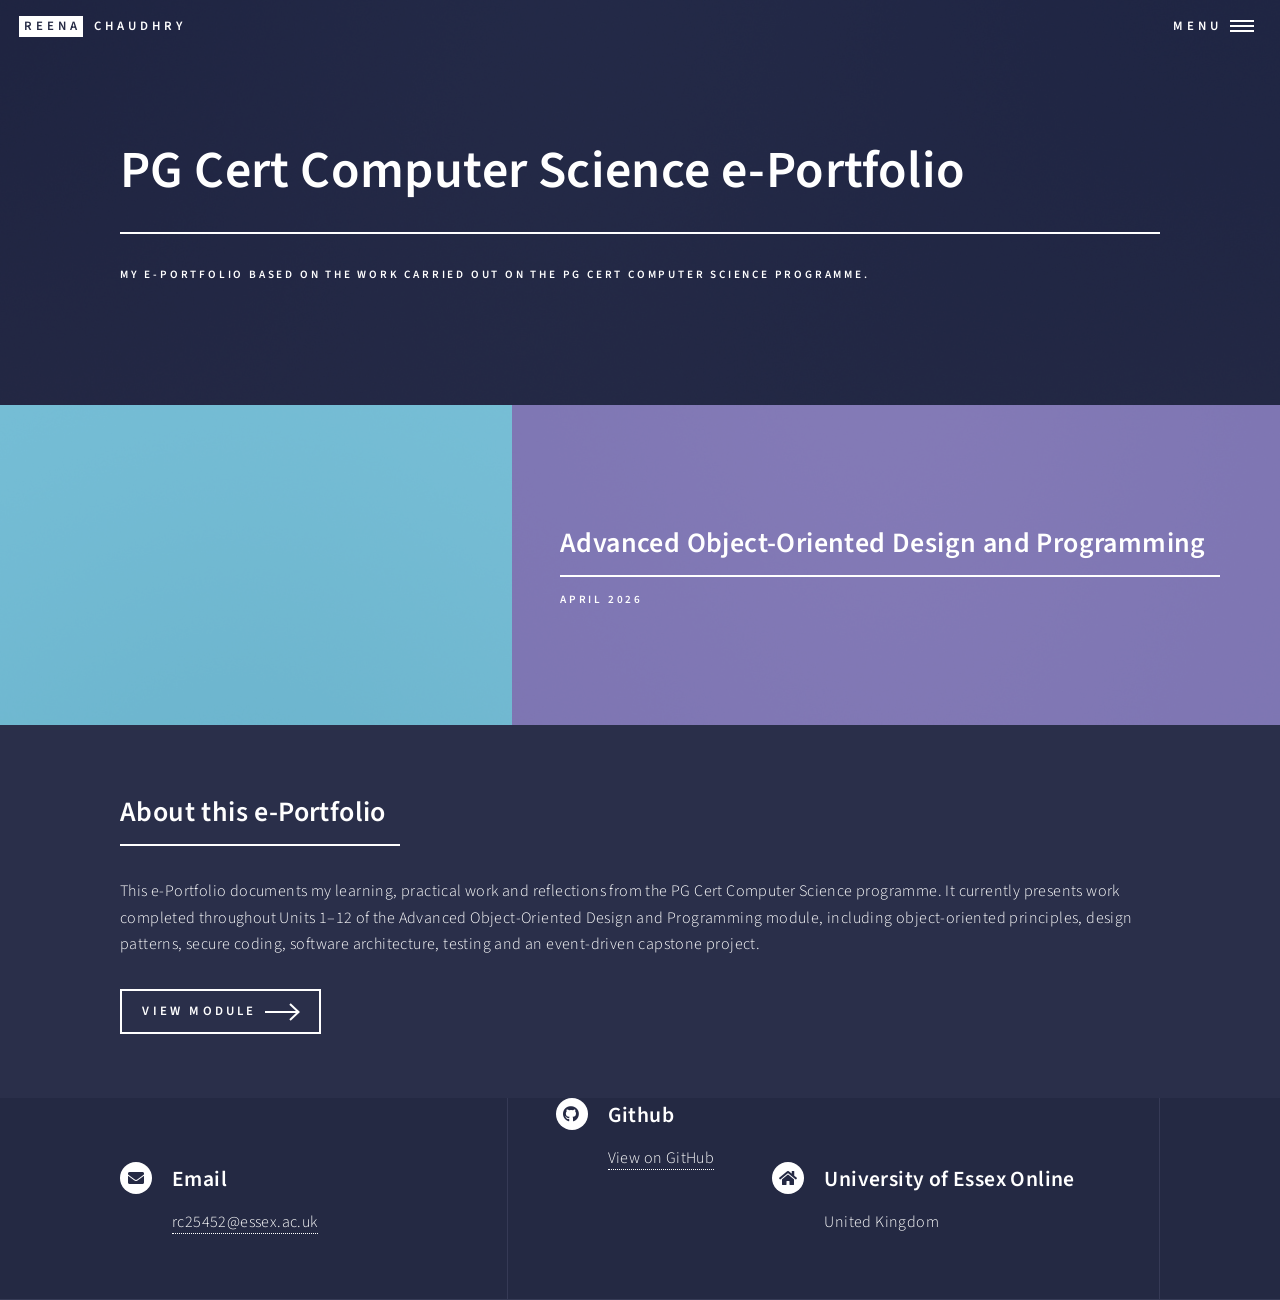
==== index.html @ dfbfed5c "Restore index.html from previous version" ====
<!DOCTYPE HTML>
<!--
	Forty by HTML5 UP
	html5up.net | @ajlkn
	Free for personal and commercial use under the CCA 3.0 license (html5up.net/license)
-->
<html>
	<head>
		<title>e-portfolio</title>
		<meta charset="utf-8" />
		<meta name="viewport" content="width=device-width, initial-scale=1, user-scalable=no" />
		<link rel="stylesheet" href="assets/css/main.css" />
		<noscript><link rel="stylesheet" href="assets/css/noscript.css" /></noscript>
	</head>
	<body class="is-preload">

		<!-- Wrapper -->
			<div id="wrapper">

				<!-- Header -->
					<header id="header" class="alt">
						<a href="index.html" class="logo"><strong>Reena</strong> <span>Chaudhry</span></a>
						<nav>
							<a href="#menu">Menu</a>
						</nav>
					</header>

				<!-- Menu -->
					<nav id="menu">
						<ul class="links">
							<li><a href="index.html">Home</a></li>
							<li><a href="landing.html">Landing</a></li>
							<li><a href="capstone.html">Capstone</a></li>
						</ul>
					</nav>

				<!-- Banner -->
				<section id="banner" class="major" style="height:45vh; min-height:20em; max-height:28em;">
				    <div class="inner">
				        <header class="major">
				            <h1>PG Cert Computer Science e-Portfolio</h1>
				        </header>
				        <div class="content">
				            <p>My e-Portfolio based on the work carried out on the PG Cert Computer Science Programme.</p>
				        </div>
				    </div>
				</section>

				<!-- Main -->
					<div id="main">

						<!-- One -->
							<section id="one" class="tiles">
								<article>
									<span class="image">
										<img src="images/pic01.jpg" alt="" />
									</span>
									<header class="major">

									</header>
								</article>
								<article>
									<span class="image">
										<img src="images/pic02.jpg" alt="" />
									</span>
									<header class="major">
										<h3><a href="landing.html" class="link">Advanced Object-Oriented Design and Programming</a></h3>
										<p>April 2026</p>
									</header>
								</article>
								
							</section>

						<!-- Two -->
							<section id="two">
								<div class="inner">
									<header class="major">
										<h2>About this e-Portfolio</h2>
									</header>
									<p>This e-Portfolio documents my learning, practical work and reflections from the PG Cert Computer Science programme. 
										It currently presents work completed throughout Units 1–12 of the Advanced Object-Oriented Design
										and Programming module, including object-oriented principles, design patterns, secure coding, software architecture, 
										testing and an event-driven capstone project.</p>
									<ul class="actions">
										<li><a href="landing.html" class="button next">View module</a></li>
									</ul>
								</div>
							</section>

					</div>

				<!-- Contact -->
					<section id="contact">
						<div class="inner">
								<section>
									<div class="contact-method">
										<span class="icon solid alt fa-envelope"></span>
										<h3>Email</h3>
										<a href="mailto:rc25452@essex.ac.uk">rc25452@essex.ac.uk</a>
									</div>
								</section>
							<section> 
								<div class="contact-method"> 
									 <span class="icon brands alt fa-github"></span>
									<h3>Github</h3>
										<a href="https://github.com/rc25essex/e-portfolio" target="_blank" class="github-link">
										View on GitHub</a>
									
								</div> 
							</section>
								<section>
									<div class="contact-method">
										<span class="icon solid alt fa-home"></span>
										<h3>University of Essex Online</h3>
										<span>
										United Kingdom</span>
									</div>
								</section>


			</div> </section>

		<!-- Scripts -->
			<script src="assets/js/jquery.min.js"></script>
			<script src="assets/js/jquery.scrolly.min.js"></script>
			<script src="assets/js/jquery.scrollex.min.js"></script>
			<script src="assets/js/browser.min.js"></script>
			<script src="assets/js/breakpoints.min.js"></script>
			<script src="assets/js/util.js"></script>
			<script src="assets/js/main.js"></script>

	</body>

</html>
---- assets/css/main.css ----
@import url(fontawesome-all.min.css);
@import url("https://fonts.googleapis.com/css?family=Source+Sans+Pro:300,300italic,600,600italic");

/*
	Forty by HTML5 UP
	html5up.net | @ajlkn
	Free for personal and commercial use under the CCA 3.0 license (html5up.net/license)
*/

html, body, div, span, applet, object,
iframe, h1, h2, h3, h4, h5, h6, p, blockquote,
pre, a, abbr, acronym, address, big, cite,
code, del, dfn, em, img, ins, kbd, q, s, samp,
small, strike, strong, sub, sup, tt, var, b,
u, i, center, dl, dt, dd, ol, ul, li, fieldset,
form, label, legend, table, caption, tbody,
tfoot, thead, tr, th, td, article, aside,
canvas, details, embed, figure, figcaption,
footer, header, hgroup, menu, nav, output, ruby,
section, summary, time, mark, audio, video {
	margin: 0;
	padding: 0;
	border: 0;
	font-size: 100%;
	font: inherit;
	vertical-align: baseline;}

article, aside, details, figcaption, figure,
footer, header, hgroup, menu, nav, section {
	display: block;}

body {
	line-height: 1;
}

ol, ul {
	list-style: none;
}

blockquote, q {
	quotes: none;
}

	blockquote:before, blockquote:after, q:before, q:after {
		content: '';
		content: none;
	}

table {
	border-collapse: collapse;
	border-spacing: 0;
}

body {
	-webkit-text-size-adjust: none;
}

mark {
	background-color: transparent;
	color: inherit;
}

input::-moz-focus-inner {
	border: 0;
	padding: 0;
}

input, select, textarea {
	-moz-appearance: none;
	-webkit-appearance: none;
	-ms-appearance: none;
	appearance: none;
}

/* Basic */

	@-ms-viewport {
		width: device-width;
	}

	body {
		-ms-overflow-style: scrollbar;
	}

	@media screen and (max-width: 480px) {

		html, body {
			min-width: 320px;
		}

	}

	html {
		box-sizing: border-box;
	}

	*, *:before, *:after {
		box-sizing: inherit;
	}

	body {
		background: #242943;
	}

		body.is-preload *, body.is-preload *:before, body.is-preload *:after {
			-moz-animation: none !important;
			-webkit-animation: none !important;
			-ms-animation: none !important;
			animation: none !important;
			-moz-transition: none !important;
			-webkit-transition: none !important;
			-ms-transition: none !important;
			transition: none !important;
		}

/* Type */

	body, input, select, textarea {
		color: #ffffff;
		font-family: "Source Sans Pro", Helvetica, sans-serif;
		font-size: 17pt;
		font-weight: 300;
		letter-spacing: 0.025em;
		line-height: 1.65;
	}

		@media screen and (max-width: 1680px) {

			body, input, select, textarea {
				font-size: 14pt;
			}

		}

		@media screen and (max-width: 1280px) {

			body, input, select, textarea {
				font-size: 12pt;
			}

		}

		@media screen and (max-width: 360px) {

			body, input, select, textarea {
				font-size: 11pt;
			}

		}

	a {
		-moz-transition: color 0.2s ease-in-out, border-bottom-color 0.2s ease-in-out;
		-webkit-transition: color 0.2s ease-in-out, border-bottom-color 0.2s ease-in-out;
		-ms-transition: color 0.2s ease-in-out, border-bottom-color 0.2s ease-in-out;
		transition: color 0.2s ease-in-out, border-bottom-color 0.2s ease-in-out;
		border-bottom: dotted 1px;
		color: inherit;
		text-decoration: none;
	}


		a:active {
			color: #53e3fb !important;
		}

	strong, b {
		color: #ffffff;
		font-weight: 600;
	}

	em, i {
		font-style: italic;
	}

	p {
		margin: 0 0 2em 0;
	}

	h1, h2, h3, h4, h5, h6 {
		color: #ffffff;
		font-weight: 600;
		line-height: 1.65;
		margin: 0 0 1em 0;
	}

		h1 a, h2 a, h3 a, h4 a, h5 a, h6 a {
			color: inherit;
			border-bottom: 0;
		}

	h1 {
		font-size: 2.5em;
	}

	h2 {
		font-size: 1.75em;
	}

	h3 {
		font-size: 1.35em;
	}

	h4 {
		font-size: 1.1em;
	}

	h5 {
		font-size: 0.9em;
	}

	h6 {
		font-size: 0.7em;
	}

	@media screen and (max-width: 736px) {

		h1 {
			font-size: 2em;
		}

		h2 {
			font-size: 1.5em;
		}

		h3 {
			font-size: 1.25em;
		}

	}

	sub {
		font-size: 0.8em;
		position: relative;
		top: 0.5em;
	}

	sup {
		font-size: 0.8em;
		position: relative;
		top: -0.5em;
	}

	blockquote {
		border-left: solid 4px rgba(212, 212, 255, 0.1);
		font-style: italic;
		margin: 0 0 2em 0;
		padding: 0.5em 0 0.5em 2em;
	}

	code {
		background: rgba(212, 212, 255, 0.035);
		font-family: "Courier New", monospace;
		font-size: 0.9em;
		margin: 0 0.25em;
		padding: 0.25em 0.65em;
	}

	pre {
		-webkit-overflow-scrolling: touch;
		font-family: "Courier New", monospace;
		font-size: 0.9em;
		margin: 0 0 2em 0;
	}

		pre code {
			display: block;
			line-height: 1.75;
			padding: 1em 1.5em;
			overflow-x: auto;
		}

	hr {
		border: 0;
		border-bottom: solid 1px rgba(212, 212, 255, 0.1);
		margin: 2em 0;
	}

		hr.major {
			margin: 3em 0;
		}

	.align-left {
		text-align: left;
	}

	.align-center {
		text-align: center;
	}

	.align-right {
		text-align: right;
	}

/* Row */

	.row {
		display: flex;
		flex-wrap: wrap;
		box-sizing: border-box;
		align-items: stretch;
	}

		.row > * {
			box-sizing: border-box;
		}

		.row.gtr-uniform > * > :last-child {
			margin-bottom: 0;
		}

		.row.aln-left {
			justify-content: flex-start;
		}

		.row.aln-center {
			justify-content: center;
		}

		.row.aln-right {
			justify-content: flex-end;
		}

		.row.aln-top {
			align-items: flex-start;
		}

		.row.aln-middle {
			align-items: center;
		}

		.row.aln-bottom {
			align-items: flex-end;
		}

		.row > .imp {
			order: -1;
		}

		.row > .col-1 {
			width: 8.33333%;
		}

		.row > .off-1 {
			margin-left: 8.33333%;
		}

		.row > .col-2 {
			width: 16.66667%;
		}

		.row > .off-2 {
			margin-left: 16.66667%;
		}

		.row > .col-3 {
			width: 25%;
		}

		.row > .off-3 {
			margin-left: 25%;
		}

		.row > .col-4 {
			width: 33.33333%;
		}

		.row > .off-4 {
			margin-left: 33.33333%;
		}

		.row > .col-5 {
			width: 41.66667%;
		}

		.row > .off-5 {
			margin-left: 41.66667%;
		}

		.row > .col-6 {
			width: 50%;
		}

		.row > .off-6 {
			margin-left: 50%;
		}

		.row > .col-7 {
			width: 58.33333%;
		}

		.row > .off-7 {
			margin-left: 58.33333%;
		}

		.row > .col-8 {
			width: 66.66667%;
		}

		.row > .off-8 {
			margin-left: 66.66667%;
		}

		.row > .col-9 {
			width: 75%;
		}

		.row > .off-9 {
			margin-left: 75%;
		}

		.row > .col-10 {
			width: 83.33333%;
		}

		.row > .off-10 {
			margin-left: 83.33333%;
		}

		.row > .col-11 {
			width: 91.66667%;
		}

		.row > .off-11 {
			margin-left: 91.66667%;
		}

		.row > .col-12 {
			width: 100%;
		}

		.row > .off-12 {
			margin-left: 100%;
		}

		.row.gtr-0 {
			margin-top: 0;
			margin-left: 0em;
		}

			.row.gtr-0 > * {
				padding: 0 0 0 0em;
			}

			.row.gtr-0.gtr-uniform {
				margin-top: 0em;
			}

				.row.gtr-0.gtr-uniform > * {
					padding-top: 0em;
				}

		.row.gtr-25 {
			margin-top: 0;
			margin-left: -0.5em;
		}

			.row.gtr-25 > * {
				padding: 0 0 0 0.5em;
			}

			.row.gtr-25.gtr-uniform {
				margin-top: -0.5em;
			}

				.row.gtr-25.gtr-uniform > * {
					padding-top: 0.5em;
				}

		.row.gtr-50 {
			margin-top: 0;
			margin-left: -1em;
		}

			.row.gtr-50 > * {
				padding: 0 0 0 1em;
			}

			.row.gtr-50.gtr-uniform {
				margin-top: -1em;
			}

				.row.gtr-50.gtr-uniform > * {
					padding-top: 1em;
				}

		.row {
			margin-top: 0;
			margin-left: -2em;
		}

			.row > * {
				padding: 0 0 0 2em;
			}

			.row.gtr-uniform {
				margin-top: -2em;
			}

				.row.gtr-uniform > * {
					padding-top: 2em;
				}

		.row.gtr-150 {
			margin-top: 0;
			margin-left: -3em;
		}

			.row.gtr-150 > * {
				padding: 0 0 0 3em;
			}

			.row.gtr-150.gtr-uniform {
				margin-top: -3em;
			}

				.row.gtr-150.gtr-uniform > * {
					padding-top: 3em;
				}

		.row.gtr-200 {
			margin-top: 0;
			margin-left: -4em;
		}

			.row.gtr-200 > * {
				padding: 0 0 0 4em;
			}

			.row.gtr-200.gtr-uniform {
				margin-top: -4em;
			}

				.row.gtr-200.gtr-uniform > * {
					padding-top: 4em;
				}

		@media screen and (max-width: 1680px) {

			.row {
				display: flex;
				flex-wrap: wrap;
				box-sizing: border-box;
				align-items: stretch;
			}

				.row > * {
					box-sizing: border-box;
				}

				.row.gtr-uniform > * > :last-child {
					margin-bottom: 0;
				}

				.row.aln-left {
					justify-content: flex-start;
				}

				.row.aln-center {
					justify-content: center;
				}

				.row.aln-right {
					justify-content: flex-end;
				}

				.row.aln-top {
					align-items: flex-start;
				}

				.row.aln-middle {
					align-items: center;
				}

				.row.aln-bottom {
					align-items: flex-end;
				}

				.row > .imp-xlarge {
					order: -1;
				}

				.row > .col-1-xlarge {
					width: 8.33333%;
				}

				.row > .off-1-xlarge {
					margin-left: 8.33333%;
				}

				.row > .col-2-xlarge {
					width: 16.66667%;
				}

				.row > .off-2-xlarge {
					margin-left: 16.66667%;
				}

				.row > .col-3-xlarge {
					width: 25%;
				}

				.row > .off-3-xlarge {
					margin-left: 25%;
				}

				.row > .col-4-xlarge {
					width: 33.33333%;
				}

				.row > .off-4-xlarge {
					margin-left: 33.33333%;
				}

				.row > .col-5-xlarge {
					width: 41.66667%;
				}

				.row > .off-5-xlarge {
					margin-left: 41.66667%;
				}

				.row > .col-6-xlarge {
					width: 50%;
				}

				.row > .off-6-xlarge {
					margin-left: 50%;
				}

				.row > .col-7-xlarge {
					width: 58.33333%;
				}

				.row > .off-7-xlarge {
					margin-left: 58.33333%;
				}

				.row > .col-8-xlarge {
					width: 66.66667%;
				}

				.row > .off-8-xlarge {
					margin-left: 66.66667%;
				}

				.row > .col-9-xlarge {
					width: 75%;
				}

				.row > .off-9-xlarge {
					margin-left: 75%;
				}

				.row > .col-10-xlarge {
					width: 83.33333%;
				}

				.row > .off-10-xlarge {
					margin-left: 83.33333%;
				}

				.row > .col-11-xlarge {
					width: 91.66667%;
				}

				.row > .off-11-xlarge {
					margin-left: 91.66667%;
				}

				.row > .col-12-xlarge {
					width: 100%;
				}

				.row > .off-12-xlarge {
					margin-left: 100%;
				}

				.row.gtr-0 {
					margin-top: 0;
					margin-left: 0em;
				}

					.row.gtr-0 > * {
						padding: 0 0 0 0em;
					}

					.row.gtr-0.gtr-uniform {
						margin-top: 0em;
					}

						.row.gtr-0.gtr-uniform > * {
							padding-top: 0em;
						}

				.row.gtr-25 {
					margin-top: 0;
					margin-left: -0.5em;
				}

					.row.gtr-25 > * {
						padding: 0 0 0 0.5em;
					}

					.row.gtr-25.gtr-uniform {
						margin-top: -0.5em;
					}

						.row.gtr-25.gtr-uniform > * {
							padding-top: 0.5em;
						}

				.row.gtr-50 {
					margin-top: 0;
					margin-left: -1em;
				}

					.row.gtr-50 > * {
						padding: 0 0 0 1em;
					}

					.row.gtr-50.gtr-uniform {
						margin-top: -1em;
					}

						.row.gtr-50.gtr-uniform > * {
							padding-top: 1em;
						}

				.row {
					margin-top: 0;
					margin-left: -2em;
				}

					.row > * {
						padding: 0 0 0 2em;
					}

					.row.gtr-uniform {
						margin-top: -2em;
					}

						.row.gtr-uniform > * {
							padding-top: 2em;
						}

				.row.gtr-150 {
					margin-top: 0;
					margin-left: -3em;
				}

					.row.gtr-150 > * {
						padding: 0 0 0 3em;
					}

					.row.gtr-150.gtr-uniform {
						margin-top: -3em;
					}

						.row.gtr-150.gtr-uniform > * {
							padding-top: 3em;
						}

				.row.gtr-200 {
					margin-top: 0;
					margin-left: -4em;
				}

					.row.gtr-200 > * {
						padding: 0 0 0 4em;
					}

					.row.gtr-200.gtr-uniform {
						margin-top: -4em;
					}

						.row.gtr-200.gtr-uniform > * {
							padding-top: 4em;
						}

		}

		@media screen and (max-width: 1280px) {

			.row {
				display: flex;
				flex-wrap: wrap;
				box-sizing: border-box;
				align-items: stretch;
			}

				.row > * {
					box-sizing: border-box;
				}

				.row.gtr-uniform > * > :last-child {
					margin-bottom: 0;
				}

				.row.aln-left {
					justify-content: flex-start;
				}

				.row.aln-center {
					justify-content: center;
				}

				.row.aln-right {
					justify-content: flex-end;
				}

				.row.aln-top {
					align-items: flex-start;
				}

				.row.aln-middle {
					align-items: center;
				}

				.row.aln-bottom {
					align-items: flex-end;
				}

				.row > .imp-large {
					order: -1;
				}

				.row > .col-1-large {
					width: 8.33333%;
				}

				.row > .off-1-large {
					margin-left: 8.33333%;
				}

				.row > .col-2-large {
					width: 16.66667%;
				}

				.row > .off-2-large {
					margin-left: 16.66667%;
				}

				.row > .col-3-large {
					width: 25%;
				}

				.row > .off-3-large {
					margin-left: 25%;
				}

				.row > .col-4-large {
					width: 33.33333%;
				}

				.row > .off-4-large {
					margin-left: 33.33333%;
				}

				.row > .col-5-large {
					width: 41.66667%;
				}

				.row > .off-5-large {
					margin-left: 41.66667%;
				}

				.row > .col-6-large {
					width: 50%;
				}

				.row > .off-6-large {
					margin-left: 50%;
				}

				.row > .col-7-large {
					width: 58.33333%;
				}

				.row > .off-7-large {
					margin-left: 58.33333%;
				}

				.row > .col-8-large {
					width: 66.66667%;
				}

				.row > .off-8-large {
					margin-left: 66.66667%;
				}

				.row > .col-9-large {
					width: 75%;
				}

				.row > .off-9-large {
					margin-left: 75%;
				}

				.row > .col-10-large {
					width: 83.33333%;
				}

				.row > .off-10-large {
					margin-left: 83.33333%;
				}

				.row > .col-11-large {
					width: 91.66667%;
				}

				.row > .off-11-large {
					margin-left: 91.66667%;
				}

				.row > .col-12-large {
					width: 100%;
				}

				.row > .off-12-large {
					margin-left: 100%;
				}

				.row.gtr-0 {
					margin-top: 0;
					margin-left: 0em;
				}

					.row.gtr-0 > * {
						padding: 0 0 0 0em;
					}

					.row.gtr-0.gtr-uniform {
						margin-top: 0em;
					}

						.row.gtr-0.gtr-uniform > * {
							padding-top: 0em;
						}

				.row.gtr-25 {
					margin-top: 0;
					margin-left: -0.375em;
				}

					.row.gtr-25 > * {
						padding: 0 0 0 0.375em;
					}

					.row.gtr-25.gtr-uniform {
						margin-top: -0.375em;
					}

						.row.gtr-25.gtr-uniform > * {
							padding-top: 0.375em;
						}

				.row.gtr-50 {
					margin-top: 0;
					margin-left: -0.75em;
				}

					.row.gtr-50 > * {
						padding: 0 0 0 0.75em;
					}

					.row.gtr-50.gtr-uniform {
						margin-top: -0.75em;
					}

						.row.gtr-50.gtr-uniform > * {
							padding-top: 0.75em;
						}

				.row {
					margin-top: 0;
					margin-left: -1.5em;
				}

					.row > * {
						padding: 0 0 0 1.5em;
					}

					.row.gtr-uniform {
						margin-top: -1.5em;
					}

						.row.gtr-uniform > * {
							padding-top: 1.5em;
						}

				.row.gtr-150 {
					margin-top: 0;
					margin-left: -2.25em;
				}

					.row.gtr-150 > * {
						padding: 0 0 0 2.25em;
					}

					.row.gtr-150.gtr-uniform {
						margin-top: -2.25em;
					}

						.row.gtr-150.gtr-uniform > * {
							padding-top: 2.25em;
						}

				.row.gtr-200 {
					margin-top: 0;
					margin-left: -3em;
				}

					.row.gtr-200 > * {
						padding: 0 0 0 3em;
					}

					.row.gtr-200.gtr-uniform {
						margin-top: -3em;
					}

						.row.gtr-200.gtr-uniform > * {
							padding-top: 3em;
						}

		}

		@media screen and (max-width: 980px) {

			.row {
				display: flex;
				flex-wrap: wrap;
				box-sizing: border-box;
				align-items: stretch;
			}

				.row > * {
					box-sizing: border-box;
				}

				.row.gtr-uniform > * > :last-child {
					margin-bottom: 0;
				}

				.row.aln-left {
					justify-content: flex-start;
				}

				.row.aln-center {
					justify-content: center;
				}

				.row.aln-right {
					justify-content: flex-end;
				}

				.row.aln-top {
					align-items: flex-start;
				}

				.row.aln-middle {
					align-items: center;
				}

				.row.aln-bottom {
					align-items: flex-end;
				}

				.row > .imp-medium {
					order: -1;
				}

				.row > .col-1-medium {
					width: 8.33333%;
				}

				.row > .off-1-medium {
					margin-left: 8.33333%;
				}

				.row > .col-2-medium {
					width: 16.66667%;
				}

				.row > .off-2-medium {
					margin-left: 16.66667%;
				}

				.row > .col-3-medium {
					width: 25%;
				}

				.row > .off-3-medium {
					margin-left: 25%;
				}

				.row > .col-4-medium {
					width: 33.33333%;
				}

				.row > .off-4-medium {
					margin-left: 33.33333%;
				}

				.row > .col-5-medium {
					width: 41.66667%;
				}

				.row > .off-5-medium {
					margin-left: 41.66667%;
				}

				.row > .col-6-medium {
					width: 50%;
				}

				.row > .off-6-medium {
					margin-left: 50%;
				}

				.row > .col-7-medium {
					width: 58.33333%;
				}

				.row > .off-7-medium {
					margin-left: 58.33333%;
				}

				.row > .col-8-medium {
					width: 66.66667%;
				}

				.row > .off-8-medium {
					margin-left: 66.66667%;
				}

				.row > .col-9-medium {
					width: 75%;
				}

				.row > .off-9-medium {
					margin-left: 75%;
				}

				.row > .col-10-medium {
					width: 83.33333%;
				}

				.row > .off-10-medium {
					margin-left: 83.33333%;
				}

				.row > .col-11-medium {
					width: 91.66667%;
				}

				.row > .off-11-medium {
					margin-left: 91.66667%;
				}

				.row > .col-12-medium {
					width: 100%;
				}

				.row > .off-12-medium {
					margin-left: 100%;
				}

				.row.gtr-0 {
					margin-top: 0;
					margin-left: 0em;
				}

					.row.gtr-0 > * {
						padding: 0 0 0 0em;
					}

					.row.gtr-0.gtr-uniform {
						margin-top: 0em;
					}

						.row.gtr-0.gtr-uniform > * {
							padding-top: 0em;
						}

				.row.gtr-25 {
					margin-top: 0;
					margin-left: -0.375em;
				}

					.row.gtr-25 > * {
						padding: 0 0 0 0.375em;
					}

					.row.gtr-25.gtr-uniform {
						margin-top: -0.375em;
					}

						.row.gtr-25.gtr-uniform > * {
							padding-top: 0.375em;
						}

				.row.gtr-50 {
					margin-top: 0;
					margin-left: -0.75em;
				}

					.row.gtr-50 > * {
						padding: 0 0 0 0.75em;
					}

					.row.gtr-50.gtr-uniform {
						margin-top: -0.75em;
					}

						.row.gtr-50.gtr-uniform > * {
							padding-top: 0.75em;
						}

				.row {
					margin-top: 0;
					margin-left: -1.5em;
				}

					.row > * {
						padding: 0 0 0 1.5em;
					}

					.row.gtr-uniform {
						margin-top: -1.5em;
					}

						.row.gtr-uniform > * {
							padding-top: 1.5em;
						}

				.row.gtr-150 {
					margin-top: 0;
					margin-left: -2.25em;
				}

					.row.gtr-150 > * {
						padding: 0 0 0 2.25em;
					}

					.row.gtr-150.gtr-uniform {
						margin-top: -2.25em;
					}

						.row.gtr-150.gtr-uniform > * {
							padding-top: 2.25em;
						}

				.row.gtr-200 {
					margin-top: 0;
					margin-left: -3em;
				}

					.row.gtr-200 > * {
						padding: 0 0 0 3em;
					}

					.row.gtr-200.gtr-uniform {
						margin-top: -3em;
					}

						.row.gtr-200.gtr-uniform > * {
							padding-top: 3em;
						}

		}

		@media screen and (max-width: 736px) {

			.row {
				display: flex;
				flex-wrap: wrap;
				box-sizing: border-box;
				align-items: stretch;
			}

				.row > * {
					box-sizing: border-box;
				}

				.row.gtr-uniform > * > :last-child {
					margin-bottom: 0;
				}

				.row.aln-left {
					justify-content: flex-start;
				}

				.row.aln-center {
					justify-content: center;
				}

				.row.aln-right {
					justify-content: flex-end;
				}

				.row.aln-top {
					align-items: flex-start;
				}

				.row.aln-middle {
					align-items: center;
				}

				.row.aln-bottom {
					align-items: flex-end;
				}

				.row > .imp-small {
					order: -1;
				}

				.row > .col-1-small {
					width: 8.33333%;
				}

				.row > .off-1-small {
					margin-left: 8.33333%;
				}

				.row > .col-2-small {
					width: 16.66667%;
				}

				.row > .off-2-small {
					margin-left: 16.66667%;
				}

				.row > .col-3-small {
					width: 25%;
				}

				.row > .off-3-small {
					margin-left: 25%;
				}

				.row > .col-4-small {
					width: 33.33333%;
				}

				.row > .off-4-small {
					margin-left: 33.33333%;
				}

				.row > .col-5-small {
					width: 41.66667%;
				}

				.row > .off-5-small {
					margin-left: 41.66667%;
				}

				.row > .col-6-small {
					width: 50%;
				}

				.row > .off-6-small {
					margin-left: 50%;
				}

				.row > .col-7-small {
					width: 58.33333%;
				}

				.row > .off-7-small {
					margin-left: 58.33333%;
				}

				.row > .col-8-small {
					width: 66.66667%;
				}

				.row > .off-8-small {
					margin-left: 66.66667%;
				}

				.row > .col-9-small {
					width: 75%;
				}

				.row > .off-9-small {
					margin-left: 75%;
				}

				.row > .col-10-small {
					width: 83.33333%;
				}

				.row > .off-10-small {
					margin-left: 83.33333%;
				}

				.row > .col-11-small {
					width: 91.66667%;
				}

				.row > .off-11-small {
					margin-left: 91.66667%;
				}

				.row > .col-12-small {
					width: 100%;
				}

				.row > .off-12-small {
					margin-left: 100%;
				}

				.row.gtr-0 {
					margin-top: 0;
					margin-left: 0em;
				}

					.row.gtr-0 > * {
						padding: 0 0 0 0em;
					}

					.row.gtr-0.gtr-uniform {
						margin-top: 0em;
					}

						.row.gtr-0.gtr-uniform > * {
							padding-top: 0em;
						}

				.row.gtr-25 {
					margin-top: 0;
					margin-left: -0.3125em;
				}

					.row.gtr-25 > * {
						padding: 0 0 0 0.3125em;
					}

					.row.gtr-25.gtr-uniform {
						margin-top: -0.3125em;
					}

						.row.gtr-25.gtr-uniform > * {
							padding-top: 0.3125em;
						}

				.row.gtr-50 {
					margin-top: 0;
					margin-left: -0.625em;
				}

					.row.gtr-50 > * {
						padding: 0 0 0 0.625em;
					}

					.row.gtr-50.gtr-uniform {
						margin-top: -0.625em;
					}

						.row.gtr-50.gtr-uniform > * {
							padding-top: 0.625em;
						}

				.row {
					margin-top: 0;
					margin-left: -1.25em;
				}

					.row > * {
						padding: 0 0 0 1.25em;
					}

					.row.gtr-uniform {
						margin-top: -1.25em;
					}

						.row.gtr-uniform > * {
							padding-top: 1.25em;
						}

				.row.gtr-150 {
					margin-top: 0;
					margin-left: -1.875em;
				}

					.row.gtr-150 > * {
						padding: 0 0 0 1.875em;
					}

					.row.gtr-150.gtr-uniform {
						margin-top: -1.875em;
					}

						.row.gtr-150.gtr-uniform > * {
							padding-top: 1.875em;
						}

				.row.gtr-200 {
					margin-top: 0;
					margin-left: -2.5em;
				}

					.row.gtr-200 > * {
						padding: 0 0 0 2.5em;
					}

					.row.gtr-200.gtr-uniform {
						margin-top: -2.5em;
					}

						.row.gtr-200.gtr-uniform > * {
							padding-top: 2.5em;
						}

		}

		@media screen and (max-width: 480px) {

			.row {
				display: flex;
				flex-wrap: wrap;
				box-sizing: border-box;
				align-items: stretch;
			}

				.row > * {
					box-sizing: border-box;
				}

				.row.gtr-uniform > * > :last-child {
					margin-bottom: 0;
				}

				.row.aln-left {
					justify-content: flex-start;
				}

				.row.aln-center {
					justify-content: center;
				}

				.row.aln-right {
					justify-content: flex-end;
				}

				.row.aln-top {
					align-items: flex-start;
				}

				.row.aln-middle {
					align-items: center;
				}

				.row.aln-bottom {
					align-items: flex-end;
				}

				.row > .imp-xsmall {
					order: -1;
				}

				.row > .col-1-xsmall {
					width: 8.33333%;
				}

				.row > .off-1-xsmall {
					margin-left: 8.33333%;
				}

				.row > .col-2-xsmall {
					width: 16.66667%;
				}

				.row > .off-2-xsmall {
					margin-left: 16.66667%;
				}

				.row > .col-3-xsmall {
					width: 25%;
				}

				.row > .off-3-xsmall {
					margin-left: 25%;
				}

				.row > .col-4-xsmall {
					width: 33.33333%;
				}

				.row > .off-4-xsmall {
					margin-left: 33.33333%;
				}

				.row > .col-5-xsmall {
					width: 41.66667%;
				}

				.row > .off-5-xsmall {
					margin-left: 41.66667%;
				}

				.row > .col-6-xsmall {
					width: 50%;
				}

				.row > .off-6-xsmall {
					margin-left: 50%;
				}

				.row > .col-7-xsmall {
					width: 58.33333%;
				}

				.row > .off-7-xsmall {
					margin-left: 58.33333%;
				}

				.row > .col-8-xsmall {
					width: 66.66667%;
				}

				.row > .off-8-xsmall {
					margin-left: 66.66667%;
				}

				.row > .col-9-xsmall {
					width: 75%;
				}

				.row > .off-9-xsmall {
					margin-left: 75%;
				}

				.row > .col-10-xsmall {
					width: 83.33333%;
				}

				.row > .off-10-xsmall {
					margin-left: 83.33333%;
				}

				.row > .col-11-xsmall {
					width: 91.66667%;
				}

				.row > .off-11-xsmall {
					margin-left: 91.66667%;
				}

				.row > .col-12-xsmall {
					width: 100%;
				}

				.row > .off-12-xsmall {
					margin-left: 100%;
				}

				.row.gtr-0 {
					margin-top: 0;
					margin-left: 0em;
				}

					.row.gtr-0 > * {
						padding: 0 0 0 0em;
					}

					.row.gtr-0.gtr-uniform {
						margin-top: 0em;
					}

						.row.gtr-0.gtr-uniform > * {
							padding-top: 0em;
						}

				.row.gtr-25 {
					margin-top: 0;
					margin-left: -0.3125em;
				}

					.row.gtr-25 > * {
						padding: 0 0 0 0.3125em;
					}

					.row.gtr-25.gtr-uniform {
						margin-top: -0.3125em;
					}

						.row.gtr-25.gtr-uniform > * {
							padding-top: 0.3125em;
						}

				.row.gtr-50 {
					margin-top: 0;
					margin-left: -0.625em;
				}

					.row.gtr-50 > * {
						padding: 0 0 0 0.625em;
					}

					.row.gtr-50.gtr-uniform {
						margin-top: -0.625em;
					}

						.row.gtr-50.gtr-uniform > * {
							padding-top: 0.625em;
						}

				.row {
					margin-top: 0;
					margin-left: -1.25em;
				}

					.row > * {
						padding: 0 0 0 1.25em;
					}

					.row.gtr-uniform {
						margin-top: -1.25em;
					}

						.row.gtr-uniform > * {
							padding-top: 1.25em;
						}

				.row.gtr-150 {
					margin-top: 0;
					margin-left: -1.875em;
				}

					.row.gtr-150 > * {
						padding: 0 0 0 1.875em;
					}

					.row.gtr-150.gtr-uniform {
						margin-top: -1.875em;
					}

						.row.gtr-150.gtr-uniform > * {
							padding-top: 1.875em;
						}

				.row.gtr-200 {
					margin-top: 0;
					margin-left: -2.5em;
				}

					.row.gtr-200 > * {
						padding: 0 0 0 2.5em;
					}

					.row.gtr-200.gtr-uniform {
						margin-top: -2.5em;
					}

						.row.gtr-200.gtr-uniform > * {
							padding-top: 2.5em;
						}

		}

/* Section/Article */

	section.special, article.special {
		text-align: center;
	}

	header.major {
		width: -moz-max-content;
		width: -webkit-max-content;
		width: -ms-max-content;
		width: max-content;
		margin-bottom: 2em;
	}

		header.major > :first-child {
			margin-bottom: 0;
			width: calc(100% + 0.5em);
		}

			header.major > :first-child:after {
				content: '';
				background-color: #ffffff;
				display: block;
				height: 2px;
				margin: 0.325em 0 0.5em 0;
				width: 100%;
			}

		header.major > p {
			font-size: 0.7em;
			font-weight: 600;
			letter-spacing: 0.25em;
			margin-bottom: 0;
			text-transform: uppercase;
		}

		body.is-ie header.major > :first-child:after {
			max-width: 9em;
		}

		body.is-ie header.major > h1:after {
			max-width: 100% !important;
		}

	@media screen and (max-width: 736px) {

		header.major > p br {
			display: none;
		}

	}

/* Form */

	form {
		margin: 0 0 2em 0;
	}

		form > :last-child {
			margin-bottom: 0;
		}

		form > .fields {
			display: -moz-flex;
			display: -webkit-flex;
			display: -ms-flex;
			display: flex;
			-moz-flex-wrap: wrap;
			-webkit-flex-wrap: wrap;
			-ms-flex-wrap: wrap;
			flex-wrap: wrap;
			width: calc(100% + 3em);
			margin: -1.5em 0 2em -1.5em;
		}

			form > .fields > .field {
				-moz-flex-grow: 0;
				-webkit-flex-grow: 0;
				-ms-flex-grow: 0;
				flex-grow: 0;
				-moz-flex-shrink: 0;
				-webkit-flex-shrink: 0;
				-ms-flex-shrink: 0;
				flex-shrink: 0;
				padding: 1.5em 0 0 1.5em;
				width: calc(100% - 1.5em);
			}

				form > .fields > .field.half {
					width: calc(50% - 0.75em);
				}

				form > .fields > .field.third {
					width: calc(100%/3 - 0.5em);
				}

				form > .fields > .field.quarter {
					width: calc(25% - 0.375em);
				}

		@media screen and (max-width: 480px) {

			form > .fields {
				width: calc(100% + 3em);
				margin: -1.5em 0 2em -1.5em;
			}

				form > .fields > .field {
					padding: 1.5em 0 0 1.5em;
					width: calc(100% - 1.5em);
				}

					form > .fields > .field.half {
						width: calc(100% - 1.5em);
					}

					form > .fields > .field.third {
						width: calc(100% - 1.5em);
					}

					form > .fields > .field.quarter {
						width: calc(100% - 1.5em);
					}

		}

	label {
		color: #ffffff;
		display: block;
		font-size: 0.8em;
		font-weight: 600;
		letter-spacing: 0.25em;
		margin: 0 0 1em 0;
		text-transform: uppercase;
	}

	input[type="text"],
	input[type="password"],
	input[type="email"],
	input[type="tel"],
	input[type="search"],
	input[type="url"],
	select,
	textarea {
		-moz-appearance: none;
		-webkit-appearance: none;
		-ms-appearance: none;
		appearance: none;
		background: rgba(212, 212, 255, 0.035);
		border: none;
		border-radius: 0;
		color: inherit;
		display: block;
		outline: 0;
		padding: 0 1em;
		text-decoration: none;
		width: 100%;
	}

		input[type="text"]:invalid,
		input[type="password"]:invalid,
		input[type="email"]:invalid,
		input[type="tel"]:invalid,
		input[type="search"]:invalid,
		input[type="url"]:invalid,
		select:invalid,
		textarea:invalid {
			box-shadow: none;
		}

		input[type="text"]:focus,
		input[type="password"]:focus,
		input[type="email"]:focus,
		input[type="tel"]:focus,
		input[type="search"]:focus,
		input[type="url"]:focus,
		select:focus,
		textarea:focus {
			border-color: #9bf1ff;
			box-shadow: 0 0 0 2px #9bf1ff;
		}

	select {
		background-image: url("data:image/svg+xml;charset=utf8,%3Csvg xmlns='http://www.w3.org/2000/svg' width='40' height='40' preserveAspectRatio='none' viewBox='0 0 40 40'%3E%3Cpath d='M9.4,12.3l10.4,10.4l10.4-10.4c0.2-0.2,0.5-0.4,0.9-0.4c0.3,0,0.6,0.1,0.9,0.4l3.3,3.3c0.2,0.2,0.4,0.5,0.4,0.9 c0,0.4-0.1,0.6-0.4,0.9L20.7,31.9c-0.2,0.2-0.5,0.4-0.9,0.4c-0.3,0-0.6-0.1-0.9-0.4L4.3,17.3c-0.2-0.2-0.4-0.5-0.4-0.9 c0-0.4,0.1-0.6,0.4-0.9l3.3-3.3c0.2-0.2,0.5-0.4,0.9-0.4S9.1,12.1,9.4,12.3z' fill='rgba(212, 212, 255, 0.1)' /%3E%3C/svg%3E");
		background-size: 1.25rem;
		background-repeat: no-repeat;
		background-position: calc(100% - 1rem) center;
		height: 2.75em;
		padding-right: 2.75em;
		text-overflow: ellipsis;
	}

		select option {
			color: #ffffff;
			background: #242943;
		}

		select:focus::-ms-value {
			background-color: transparent;
		}

		select::-ms-expand {
			display: none;
		}

	input[type="text"],
	input[type="password"],
	input[type="email"],
	input[type="tel"],
	input[type="search"],
	input[type="url"],
	select {
		height: 2.75em;
	}

	textarea {
		padding: 0.75em 1em;
	}

	input[type="checkbox"],
	input[type="radio"] {
		-moz-appearance: none;
		-webkit-appearance: none;
		-ms-appearance: none;
		appearance: none;
		display: block;
		float: left;
		margin-right: -2em;
		opacity: 0;
		width: 1em;
		z-index: -1;
	}

		input[type="checkbox"] + label,
		input[type="radio"] + label {
			text-decoration: none;
			color: #ffffff;
			cursor: pointer;
			display: inline-block;
			font-weight: 300;
			padding-left: 2.65em;
			padding-right: 0.75em;
			position: relative;
		}

			input[type="checkbox"] + label:before,
			input[type="radio"] + label:before {
				-moz-osx-font-smoothing: grayscale;
				-webkit-font-smoothing: antialiased;
				display: inline-block;
				font-style: normal;
				font-variant: normal;
				text-rendering: auto;
				line-height: 1;
				text-transform: none !important;
				font-family: 'Font Awesome 5 Free';
				font-weight: 900;
			}

			input[type="checkbox"] + label:before,
			input[type="radio"] + label:before {
				background: rgba(212, 212, 255, 0.035);
				content: '';
				display: inline-block;
				font-size: 0.8em;
				height: 2.0625em;
				left: 0;
				letter-spacing: 0;
				line-height: 2.0625em;
				position: absolute;
				text-align: center;
				top: 0;
				width: 2.0625em;
			}

		input[type="checkbox"]:checked + label:before,
		input[type="radio"]:checked + label:before {
			background: #ffffff;
			border-color: #9bf1ff;
			content: '\f00c';
			color: #242943;
		}

		input[type="checkbox"]:focus + label:before,
		input[type="radio"]:focus + label:before {
			box-shadow: 0 0 0 2px #9bf1ff;
		}

	input[type="radio"] + label:before {
		border-radius: 100%;
	}

	::-webkit-input-placeholder {
		color: rgba(244, 244, 255, 0.2) !important;
		opacity: 1.0;
	}

	:-moz-placeholder {
		color: rgba(244, 244, 255, 0.2) !important;
		opacity: 1.0;
	}

	::-moz-placeholder {
		color: rgba(244, 244, 255, 0.2) !important;
		opacity: 1.0;
	}

	:-ms-input-placeholder {
		color: rgba(244, 244, 255, 0.2) !important;
		opacity: 1.0;
	}

/* Box */

	.box {
		border: solid 1px rgba(212, 212, 255, 0.1);
		margin-bottom: 2em;
		padding: 1.5em;
	}

		.box > :last-child,
		.box > :last-child > :last-child,
		.box > :last-child > :last-child > :last-child {
			margin-bottom: 0;
		}

		.box.alt {
			border: 0;
			border-radius: 0;
			padding: 0;
		}

/* Icon */

	.icon {
		text-decoration: none;
		border-bottom: none;
		position: relative;
	}

		.icon:before {
			-moz-osx-font-smoothing: grayscale;
			-webkit-font-smoothing: antialiased;
			display: inline-block;
			font-style: normal;
			font-variant: normal;
			text-rendering: auto;
			line-height: 1;
			text-transform: none !important;
			font-family: 'Font Awesome 5 Free';
			font-weight: 400;
		}

		.icon > .label {
			display: none;
		}

		.icon:before {
			line-height: inherit;
		}

		.icon.solid:before {
			font-weight: 900;
		}

		.icon.brands:before {
			font-family: 'Font Awesome 5 Brands';
		}

		.icon.alt:before {
			background-color: #ffffff;
			border-radius: 100%;
			color: #242943;
			display: inline-block;
			height: 2em;
			line-height: 2em;
			text-align: center;
			width: 2em;
		}

	a.icon.alt:before {
		-moz-transition: background-color 0.2s ease-in-out;
		-webkit-transition: background-color 0.2s ease-in-out;
		-ms-transition: background-color 0.2s ease-in-out;
		transition: background-color 0.2s ease-in-out;
	}


	a.icon.alt:active:before {
		background-color: #37a6cb;
	}

/* Image */

	.image {
		border: 0;
		display: inline-block;
		position: relative;
	}

		.image img {
			display: block;
		}

		.image.left, .image.right {
			max-width: 30%;
		}

			.image.left img, .image.right img {
				width: 100%;
			}

		.image.left {
			float: left;
			margin: 0 1.5em 1.25em 0;
			top: 0.25em;
		}

		.image.right {
			float: right;
			margin: 0 0 1.25em 1.5em;
			top: 0.25em;
		}

		.image.fit {
			display: block;
			margin: 0 0 2em 0;
			width: 100%;
		}

			.image.fit img {
				width: 100%;
			}

		.image.main {
			display: block;
			margin: 2.5em 0;
			width: 100%;
		}

			.image.main img {
				width: 100%;
			}

			@media screen and (max-width: 736px) {

				.image.main {
					margin: 1.5em 0;
				}

			}

/* List */

	ol {
		list-style: decimal;
		margin: 0 0 2em 0;
		padding-left: 1.25em;
	}

		ol li {
			padding-left: 0.25em;
		}

	ul {
		list-style: disc;
		margin: 0 0 2em 0;
		padding-left: 1em;
	}

		ul li {
			padding-left: 0.5em;
		}

		ul.alt {
			list-style: none;
			padding-left: 0;
		}

			ul.alt li {
				border-top: solid 1px rgba(212, 212, 255, 0.1);
				padding: 0.5em 0;
			}

				ul.alt li:first-child {
					border-top: 0;
					padding-top: 0;
				}

	dl {
		margin: 0 0 2em 0;
	}

		dl dt {
			display: block;
			font-weight: 600;
			margin: 0 0 1em 0;
		}

		dl dd {
			margin-left: 2em;
		}

/* Actions */

	ul.actions {
		display: -moz-flex;
		display: -webkit-flex;
		display: -ms-flex;
		display: flex;
		cursor: default;
		list-style: none;
		margin-left: -1em;
		padding-left: 0;
	}

		ul.actions li {
			padding: 0 0 0 1em;
			vertical-align: middle;
		}

		ul.actions.special {
			-moz-justify-content: center;
			-webkit-justify-content: center;
			-ms-justify-content: center;
			justify-content: center;
			width: 100%;
			margin-left: 0;
		}

			ul.actions.special li:first-child {
				padding-left: 0;
			}

		ul.actions.stacked {
			-moz-flex-direction: column;
			-webkit-flex-direction: column;
			-ms-flex-direction: column;
			flex-direction: column;
			margin-left: 0;
		}

			ul.actions.stacked li {
				padding: 1.3em 0 0 0;
			}

				ul.actions.stacked li:first-child {
					padding-top: 0;
				}

		ul.actions.fit {
			width: calc(100% + 1em);
		}

			ul.actions.fit li {
				-moz-flex-grow: 1;
				-webkit-flex-grow: 1;
				-ms-flex-grow: 1;
				flex-grow: 1;
				-moz-flex-shrink: 1;
				-webkit-flex-shrink: 1;
				-ms-flex-shrink: 1;
				flex-shrink: 1;
				width: 100%;
			}

				ul.actions.fit li > * {
					width: 100%;
				}

			ul.actions.fit.stacked {
				width: 100%;
			}

/* Icons */

	ul.icons {
		cursor: default;
		list-style: none;
		padding-left: 0;
	}

		ul.icons li {
			display: inline-block;
			padding: 0 1em 0 0;
		}

			ul.icons li:last-child {
				padding-right: 0;
			}

		@media screen and (max-width: 736px) {

			ul.icons li {
				padding: 0 0.75em 0 0;
			}

		}

/* Pagination */

	ul.pagination {
		cursor: default;
		list-style: none;
		padding-left: 0;
	}

		ul.pagination li {
			display: inline-block;
			padding-left: 0;
			vertical-align: middle;
		}

			ul.pagination li > .page {
				-moz-transition: background-color 0.2s ease-in-out, color 0.2s ease-in-out;
				-webkit-transition: background-color 0.2s ease-in-out, color 0.2s ease-in-out;
				-ms-transition: background-color 0.2s ease-in-out, color 0.2s ease-in-out;
				transition: background-color 0.2s ease-in-out, color 0.2s ease-in-out;
				border-bottom: 0;
				display: inline-block;
				font-size: 0.8em;
				font-weight: 600;
				height: 1.5em;
				line-height: 1.5em;
				margin: 0 0.125em;
				min-width: 1.5em;
				padding: 0 0.5em;
				text-align: center;
			}

				ul.pagination li > .page.active {
					background-color: #ffffff;
					color: #242943;
				}


					ul.pagination li > .page.active:active {
						background-color: #53e3fb;
					}

			ul.pagination li:first-child {
				padding-right: 0.75em;
			}

			ul.pagination li:last-child {
				padding-left: 0.75em;
			}

		@media screen and (max-width: 480px) {

			ul.pagination li:nth-child(n+2):nth-last-child(n+2) {
				display: none;
			}

			ul.pagination li:first-child {
				padding-right: 0;
			}

		}

/* Table */

	.table-wrapper {
		-webkit-overflow-scrolling: touch;
		overflow-x: auto;
	}

	table {
		margin: 0 0 2em 0;
		width: 100%;
	}

		table tbody tr {
			border: solid 1px rgba(212, 212, 255, 0.1);
			border-left: 0;
			border-right: 0;
		}

			table tbody tr:nth-child(2n + 1) {
				background-color: rgba(212, 212, 255, 0.035);
			}

		table td {
			padding: 0.75em 0.75em;
		}

		table th {
			color: #ffffff;
			font-size: 0.9em;
			font-weight: 600;
			padding: 0 0.75em 0.75em 0.75em;
			text-align: left;
		}

		table thead {
			border-bottom: solid 2px rgba(212, 212, 255, 0.1);
		}

		table tfoot {
			border-top: solid 2px rgba(212, 212, 255, 0.1);
		}

		table.alt {
			border-collapse: separate;
		}

			table.alt tbody tr td {
				border: solid 1px rgba(212, 212, 255, 0.1);
				border-left-width: 0;
				border-top-width: 0;
			}

				table.alt tbody tr td:first-child {
					border-left-width: 1px;
				}

			table.alt tbody tr:first-child td {
				border-top-width: 1px;
			}

			table.alt thead {
				border-bottom: 0;
			}

			table.alt tfoot {
				border-top: 0;
			}

/* Button */

	input[type="submit"],
	input[type="reset"],
	input[type="button"],
	button,
	.button {
		-moz-appearance: none;
		-webkit-appearance: none;
		-ms-appearance: none;
		appearance: none;
		-moz-transition: background-color 0.2s ease-in-out, box-shadow 0.2s ease-in-out, color 0.2s ease-in-out;
		-webkit-transition: background-color 0.2s ease-in-out, box-shadow 0.2s ease-in-out, color 0.2s ease-in-out;
		-ms-transition: background-color 0.2s ease-in-out, box-shadow 0.2s ease-in-out, color 0.2s ease-in-out;
		transition: background-color 0.2s ease-in-out, box-shadow 0.2s ease-in-out, color 0.2s ease-in-out;
		background-color: transparent;
		border: 0;
		border-radius: 0;
		box-shadow: inset 0 0 0 2px #ffffff;
		color: #ffffff;
		cursor: pointer;
		display: inline-block;
		font-size: 0.8em;
		font-weight: 600;
		height: 3.5em;
		letter-spacing: 0.25em;
		line-height: 3.5em;
		padding: 0 1.75em;
		text-align: center;
		text-decoration: none;
		text-transform: uppercase;
		white-space: nowrap;
	}


		input[type="submit"]:active,
		input[type="reset"]:active,
		input[type="button"]:active,
		button:active,
		.button:active {
			background-color: rgba(155, 241, 255, 0.1);
			box-shadow: inset 0 0 0 2px #53e3fb;
			color: #53e3fb;
		}

		input[type="submit"].icon:before,
		input[type="reset"].icon:before,
		input[type="button"].icon:before,
		button.icon:before,
		.button.icon:before {
			margin-right: 0.5em;
		}

		input[type="submit"].fit,
		input[type="reset"].fit,
		input[type="button"].fit,
		button.fit,
		.button.fit {
			width: 100%;
		}

		input[type="submit"].small,
		input[type="reset"].small,
		input[type="button"].small,
		button.small,
		.button.small {
			font-size: 0.6em;
		}

		input[type="submit"].large,
		input[type="reset"].large,
		input[type="button"].large,
		button.large,
		.button.large {
			font-size: 1.25em;
			height: 3em;
			line-height: 3em;
		}

		input[type="submit"].next,
		input[type="reset"].next,
		input[type="button"].next,
		button.next,
		.button.next {
			padding-right: 4.5em;
			position: relative;
		}

			input[type="submit"].next:before, input[type="submit"].next:after,
			input[type="reset"].next:before,
			input[type="reset"].next:after,
			input[type="button"].next:before,
			input[type="button"].next:after,
			button.next:before,
			button.next:after,
			.button.next:before,
			.button.next:after {
				-moz-transition: opacity 0.2s ease-in-out;
				-webkit-transition: opacity 0.2s ease-in-out;
				-ms-transition: opacity 0.2s ease-in-out;
				transition: opacity 0.2s ease-in-out;
				background-position: center right;
				background-repeat: no-repeat;
				background-size: 36px 24px;
				content: '';
				display: block;
				height: 100%;
				position: absolute;
				right: 1.5em;
				top: 0;
				vertical-align: middle;
				width: 36px;
			}

			input[type="submit"].next:before,
			input[type="reset"].next:before,
			input[type="button"].next:before,
			button.next:before,
			.button.next:before {
				background-image: url("data:image/svg+xml;charset=utf8,%3Csvg xmlns='http://www.w3.org/2000/svg' xmlns:xlink='http://www.w3.org/1999/xlink' width='36px' height='24px' viewBox='0 0 36 24' zoomAndPan='disable'%3E%3Cstyle%3Eline %7B stroke: %23ffffff%3B stroke-width: 2px%3B %7D%3C/style%3E%3Cline x1='0' y1='12' x2='34' y2='12' /%3E%3Cline x1='25' y1='4' x2='34' y2='12.5' /%3E%3Cline x1='25' y1='20' x2='34' y2='11.5' /%3E%3C/svg%3E");
			}

			input[type="submit"].next:after,
			input[type="reset"].next:after,
			input[type="button"].next:after,
			button.next:after,
			.button.next:after {
				background-image: url("data:image/svg+xml;charset=utf8,%3Csvg xmlns='http://www.w3.org/2000/svg' xmlns:xlink='http://www.w3.org/1999/xlink' width='36px' height='24px' viewBox='0 0 36 24' zoomAndPan='disable'%3E%3Cstyle%3Eline %7B stroke: %239bf1ff%3B stroke-width: 2px%3B %7D%3C/style%3E%3Cline x1='0' y1='12' x2='34' y2='12' /%3E%3Cline x1='25' y1='4' x2='34' y2='12.5' /%3E%3Cline x1='25' y1='20' x2='34' y2='11.5' /%3E%3C/svg%3E");
				opacity: 0;
				z-index: 1;
			}


			@media screen and (max-width: 1280px) {

				input[type="submit"].next,
				input[type="reset"].next,
				input[type="button"].next,
				button.next,
				.button.next {
					padding-right: 5em;
				}

			}

		input[type="submit"].primary,
		input[type="reset"].primary,
		input[type="button"].primary,
		button.primary,
		.button.primary {
			background-color: #ffffff;
			box-shadow: none;
			color: #242943;
		}


			input[type="submit"].primary:active,
			input[type="reset"].primary:active,
			input[type="button"].primary:active,
			button.primary:active,
			.button.primary:active {
				background-color: #53e3fb;
			}

		input[type="submit"].disabled, input[type="submit"]:disabled,
		input[type="reset"].disabled,
		input[type="reset"]:disabled,
		input[type="button"].disabled,
		input[type="button"]:disabled,
		button.disabled,
		button:disabled,
		.button.disabled,
		.button:disabled {
			pointer-events: none;
			cursor: default;
			opacity: 0.25;
		}

/* Tiles */

	.tiles {
		display: -moz-flex;
		display: -webkit-flex;
		display: -ms-flex;
		display: flex;
		-moz-flex-wrap: wrap;
		-webkit-flex-wrap: wrap;
		-ms-flex-wrap: wrap;
		flex-wrap: wrap;
		border-top: 0 !important;
	}

		.tiles + * {
			border-top: 0 !important;
		}

		.tiles article {
			-moz-align-items: center;
			-webkit-align-items: center;
			-ms-align-items: center;
			align-items: center;
			display: -moz-flex;
			display: -webkit-flex;
			display: -ms-flex;
			display: flex;
			-moz-transition: -moz-transform 0.25s ease, opacity 0.25s ease, -moz-filter 1s ease, -webkit-filter 1s ease;
			-webkit-transition: -webkit-transform 0.25s ease, opacity 0.25s ease, -webkit-filter 1s ease, -webkit-filter 1s ease;
			-ms-transition: -ms-transform 0.25s ease, opacity 0.25s ease, -ms-filter 1s ease, -webkit-filter 1s ease;
			transition: transform 0.25s ease, opacity 0.25s ease, filter 1s ease, -webkit-filter 1s ease;
			padding: 4em 4em 2em 4em ;
			background-position: center;
			background-repeat: no-repeat;
			background-size: cover;
			cursor: default;
			height: 40vh;
			max-height: 40em;
			min-height: 23em;
			overflow: hidden;
			position: relative;
			width: 40%;
		}

			.tiles article .image {
				display: none;
			}

			.tiles article header {
				position: relative;
				z-index: 3;
			}

			.tiles article h3 {
				font-size: 1.75em;
			}


			.tiles article .link.primary {
				border: 0;
				height: 100%;
				left: 0;
				position: absolute;
				top: 0;
				width: 100%;
				z-index: 4;
			}

			.tiles article:before {
				-moz-transition: opacity 0.5s ease;
				-webkit-transition: opacity 0.5s ease;
				-ms-transition: opacity 0.5s ease;
				transition: opacity 0.5s ease;
				bottom: 0;
				content: '';
				display: block;
				height: 100%;
				left: 0;
				opacity: 0.85;
				position: absolute;
				width: 100%;
				z-index: 2;
			}

			.tiles article:after {
				background-color: rgba(36, 41, 67, 0.25);
				content: '';
				display: block;
				height: 100%;
				left: 0;
				position: absolute;
				top: 0;
				width: 100%;
				z-index: 1;
			}


			.tiles article.is-transitioning {
				-moz-transform: scale(0.95);
				-webkit-transform: scale(0.95);
				-ms-transform: scale(0.95);
				transform: scale(0.95);
				-moz-filter: blur(0.5em);
				-webkit-filter: blur(0.5em);
				-ms-filter: blur(0.5em);
				filter: blur(0.5em);
				opacity: 0;
			}

			.tiles article:nth-child(4n - 1), .tiles article:nth-child(4n - 2) {
				width: 60%;
			}

			.tiles article:nth-child(6n - 5):before {
				background-color: #6fc3df;
			}

			.tiles article:nth-child(6n - 4):before {
				background-color: #8d82c4;
			}

			.tiles article:nth-child(6n - 3):before {
				background-color: #ec8d81;
			}

			.tiles article:nth-child(6n - 2):before {
				background-color: #e7b788;
			}

			.tiles article:nth-child(6n - 1):before {
				background-color: #8ea9e8;
			}

			.tiles article:nth-child(6n):before {
				background-color: #87c5a4;
			}

		@media screen and (max-width: 1280px) {

			.tiles article {
				padding: 4em 3em 2em 3em ;
				height: 30vh;
				max-height: 30em;
				min-height: 20em;
			}

		}

		@media screen and (max-width: 980px) {

			.tiles article {
				width: 50% !important;
			}

		}

		@media screen and (max-width: 736px) {

			.tiles article {
				padding: 3em 1.5em 1em 1.5em ;
				height: 16em;
				max-height: none;
				min-height: 0;
			}

				.tiles article h3 {
					font-size: 1.5em;
				}

		}

		@media screen and (max-width: 480px) {

			.tiles {
				display: block;
			}

				.tiles article {
					height: 20em;
					width: 100% !important;
				}

		}

/* Contact Method */

	.contact-method {
		margin: 0 0 2em 0;
		padding-left: 3.25em;
		position: relative;
	}

		.contact-method .icon {
			left: 0;
			position: absolute;
			top: 0;
		}

		.contact-method h3 {
			margin: 0 0 0.5em 0;
		}

/* Spotlights */

	.spotlights {
		border-top: 0 !important;
	}

		.spotlights + * {
			border-top: 0 !important;
		}

		.spotlights > section {
			display: -moz-flex;
			display: -webkit-flex;
			display: -ms-flex;
			display: flex;
			-moz-flex-direction: row;
			-webkit-flex-direction: row;
			-ms-flex-direction: row;
			flex-direction: row;
			background-color: #2e3450;
		}

			.spotlights > section > .image {
				background-position: center center;
				background-size: cover;
				border-radius: 0;
				display: block;
				position: relative;
				width: 30%;
			}

				.spotlights > section > .image img {
					border-radius: 0;
					display: block;
					width: 100%;
				}

				.spotlights > section > .image:before {
					background: rgba(36, 41, 67, 0.9);
					content: '';
					display: block;
					height: 100%;
					left: 0;
					opacity: 0;
					position: absolute;
					top: 0;
					width: 100%;
				}

			.spotlights > section > .content {
				display: -moz-flex;
				display: -webkit-flex;
				display: -ms-flex;
				display: flex;
				-moz-flex-direction: column;
				-webkit-flex-direction: column;
				-ms-flex-direction: column;
				flex-direction: column;
				-moz-justify-content: center;
				-webkit-justify-content: center;
				-ms-justify-content: center;
				justify-content: center;
				-moz-align-items: center;
				-webkit-align-items: center;
				-ms-align-items: center;
				align-items: center;
				padding: 2em 3em 0.1em 3em ;
				width: 70%;
			}

				.spotlights > section > .content > .inner {
					margin: 0 auto;
					max-width: 100%;
					width: 65em;
				}

			.spotlights > section:nth-child(2n) {
				-moz-flex-direction: row-reverse;
				-webkit-flex-direction: row-reverse;
				-ms-flex-direction: row-reverse;
				flex-direction: row-reverse;
				background-color: #333856;
			}

				.spotlights > section:nth-child(2n) > .content {
					-moz-align-items: -moz-flex-end;
					-webkit-align-items: -webkit-flex-end;
					-ms-align-items: -ms-flex-end;
					align-items: flex-end;
				}

		@media screen and (max-width: 1680px) {

			.spotlights > section > .image {
				width: 40%;
			}

			.spotlights > section > .content {
				width: 60%;
			}

		}

		@media screen and (max-width: 1280px) {

			.spotlights > section > .image {
				width: 45%;
			}

			.spotlights > section > .content {
				width: 55%;
			}

		}

		@media screen and (max-width: 980px) {

			.spotlights > section {
				display: block;
			}

				.spotlights > section > .image {
					width: 100%;
				}

				.spotlights > section > .content {
					padding: 4em 3em 2em 3em ;
					width: 100%;
				}

		}

		@media screen and (max-width: 736px) {

			.spotlights > section > .content {
				padding: 3em 1.5em 1em 1.5em ;
			}

		}

/* Header */

	@-moz-keyframes reveal-header {
		0% {
			top: -4em;
			opacity: 0;
		}

		100% {
			top: 0;
			opacity: 1;
		}
	}

	@-webkit-keyframes reveal-header {
		0% {
			top: -4em;
			opacity: 0;
		}

		100% {
			top: 0;
			opacity: 1;
		}
	}

	@-ms-keyframes reveal-header {
		0% {
			top: -4em;
			opacity: 0;
		}

		100% {
			top: 0;
			opacity: 1;
		}
	}

	@keyframes reveal-header {
		0% {
			top: -4em;
			opacity: 0;
		}

		100% {
			top: 0;
			opacity: 1;
		}
	}

	#header {
		display: -moz-flex;
		display: -webkit-flex;
		display: -ms-flex;
		display: flex;
		background-color: #2a2f4a;
		box-shadow: 0 0 0.25em 0 rgba(0, 0, 0, 0.15);
		cursor: default;
		font-weight: 600;
		height: 3.25em;
		left: 0;
		letter-spacing: 0.25em;
		line-height: 3.25em;
		margin: 0;
		position: fixed;
		text-transform: uppercase;
		top: 0;
		width: 100%;
		z-index: 10000;
	}

		#header .logo {
			border: 0;
			display: inline-block;
			font-size: 0.8em;
			height: inherit;
			line-height: inherit;
			padding: 0 1.5em;
		}

			#header .logo strong {
				-moz-transition: background-color 0.2s ease-in-out, color 0.2s ease-in-out;
				-webkit-transition: background-color 0.2s ease-in-out, color 0.2s ease-in-out;
				-ms-transition: background-color 0.2s ease-in-out, color 0.2s ease-in-out;
				transition: background-color 0.2s ease-in-out, color 0.2s ease-in-out;
				background-color: #ffffff;
				color: #242943;
				display: inline-block;
				line-height: 1.65em;
				margin-right: 0.325em;
				padding: 0 0.125em 0 0.375em;
			}


			#header .logo:active strong {
				background-color: #53e3fb;
			}

		#header nav {
			display: -moz-flex;
			display: -webkit-flex;
			display: -ms-flex;
			display: flex;
			-moz-justify-content: -moz-flex-end;
			-webkit-justify-content: -webkit-flex-end;
			-ms-justify-content: -ms-flex-end;
			justify-content: flex-end;
			-moz-flex-grow: 1;
			-webkit-flex-grow: 1;
			-ms-flex-grow: 1;
			flex-grow: 1;
			height: inherit;
			line-height: inherit;
		}

			#header nav a {
				border: 0;
				display: block;
				font-size: 0.8em;
				height: inherit;
				line-height: inherit;
				padding: 0 0.75em;
				position: relative;
				vertical-align: middle;
			}

				#header nav a:last-child {
					padding-right: 1.5em;
				}

				#header nav a[href="#menu"] {
					padding-right: 3.325em !important;
				}

					#header nav a[href="#menu"]:before, #header nav a[href="#menu"]:after {
						background-image: url("data:image/svg+xml;charset=utf8,%3Csvg xmlns='http://www.w3.org/2000/svg' width='24' height='32' viewBox='0 0 24 32' preserveAspectRatio='none'%3E%3Cstyle%3Eline %7B stroke-width: 2px%3B stroke: %23ffffff%3B %7D%3C/style%3E%3Cline x1='0' y1='11' x2='24' y2='11' /%3E%3Cline x1='0' y1='21' x2='24' y2='21' /%3E%3Cline x1='0' y1='16' x2='24' y2='16' /%3E%3C/svg%3E");
						background-position: center;
						background-repeat: no-repeat;
						background-size: 24px 32px;
						content: '';
						display: block;
						height: 100%;
						position: absolute;
						right: 1.5em;
						top: 0;
						vertical-align: middle;
						width: 24px;
					}

					#header nav a[href="#menu"]:after {
						-moz-transition: opacity 0.2s ease-in-out;
						-webkit-transition: opacity 0.2s ease-in-out;
						-ms-transition: opacity 0.2s ease-in-out;
						transition: opacity 0.2s ease-in-out;
						background-image: url("data:image/svg+xml;charset=utf8,%3Csvg xmlns='http://www.w3.org/2000/svg' width='24' height='32' viewBox='0 0 24 32' preserveAspectRatio='none'%3E%3Cstyle%3Eline %7B stroke-width: 2px%3B stroke: %239bf1ff%3B %7D%3C/style%3E%3Cline x1='0' y1='11' x2='24' y2='11' /%3E%3Cline x1='0' y1='21' x2='24' y2='21' /%3E%3Cline x1='0' y1='16' x2='24' y2='16' /%3E%3C/svg%3E");
						opacity: 0;
						z-index: 1;
					}


					#header nav a[href="#menu"]:last-child {
						padding-right: 3.875em !important;
					}

						#header nav a[href="#menu"]:last-child:before, #header nav a[href="#menu"]:last-child:after {
							right: 2em;
						}

		#header.reveal {
			-moz-animation: reveal-header 0.35s ease;
			-webkit-animation: reveal-header 0.35s ease;
			-ms-animation: reveal-header 0.35s ease;
			animation: reveal-header 0.35s ease;
		}

		#header.alt {
			-moz-transition: opacity 2.5s ease;
			-webkit-transition: opacity 2.5s ease;
			-ms-transition: opacity 2.5s ease;
			transition: opacity 2.5s ease;
			-moz-transition-delay: 0.75s;
			-webkit-transition-delay: 0.75s;
			-ms-transition-delay: 0.75s;
			transition-delay: 0.75s;
			-moz-animation: none;
			-webkit-animation: none;
			-ms-animation: none;
			animation: none;
			background-color: transparent;
			box-shadow: none;
			position: absolute;
		}

			#header.alt.style1 .logo strong {
				color: #6fc3df;
			}

			#header.alt.style2 .logo strong {
				color: #8d82c4;
			}

			#header.alt.style3 .logo strong {
				color: #ec8d81;
			}

			#header.alt.style4 .logo strong {
				color: #e7b788;
			}

			#header.alt.style5 .logo strong {
				color: #8ea9e8;
			}

			#header.alt.style6 .logo strong {
				color: #87c5a4;
			}

		body.is-preload #header.alt {
			opacity: 0;
		}

		@media screen and (max-width: 1680px) {

			#header nav a[href="#menu"] {
				padding-right: 3.75em !important;
			}

				#header nav a[href="#menu"]:last-child {
					padding-right: 4.25em !important;
				}

		}

		@media screen and (max-width: 1280px) {

			#header nav a[href="#menu"] {
				padding-right: 4em !important;
			}

				#header nav a[href="#menu"]:last-child {
					padding-right: 4.5em !important;
				}

		}

		@media screen and (max-width: 736px) {

			#header {
				height: 2.75em;
				line-height: 2.75em;
			}

				#header .logo {
					padding: 0 1em;
				}

				#header nav a {
					padding: 0 0.5em;
				}

					#header nav a:last-child {
						padding-right: 1em;
					}

					#header nav a[href="#menu"] {
						padding-right: 3.25em !important;
					}

						#header nav a[href="#menu"]:before, #header nav a[href="#menu"]:after {
							right: 0.75em;
						}

						#header nav a[href="#menu"]:last-child {
							padding-right: 4em !important;
						}

							#header nav a[href="#menu"]:last-child:before, #header nav a[href="#menu"]:last-child:after {
								right: 1.5em;
							}

		}

		@media screen and (max-width: 480px) {

			#header .logo span {
				display: none;
			}

			#header nav a[href="#menu"] {
				overflow: hidden;
				padding-right: 0 !important;
				text-indent: 5em;
				white-space: nowrap;
				width: 5em;
			}

				#header nav a[href="#menu"]:before, #header nav a[href="#menu"]:after {
					right: 0;
					width: inherit;
				}

				#header nav a[href="#menu"]:last-child:before, #header nav a[href="#menu"]:last-child:after {
					width: 4em;
					right: 0;
				}

		}

/* Banner */

	#banner {
		-moz-align-items: center;
		-webkit-align-items: center;
		-ms-align-items: center;
		align-items: center;
		background-image: url("../../images/banner.jpg");
		display: -moz-flex;
		display: -webkit-flex;
		display: -ms-flex;
		display: flex;
		padding: 4.5em 0 2em 0;
		background-attachment: fixed;
		background-position: center;
		background-repeat: no-repeat;
		background-size: cover;
		border-bottom: 0 !important;
		cursor: default;
		height: 50vh;
		margin-bottom: -3.25em;
		max-height: 32em;
		min-height: 22em;
		position: relative;
		top: -3.25em;
	}

		#banner:after {
			-moz-transition: opacity 2.5s ease;
			-webkit-transition: opacity 2.5s ease;
			-ms-transition: opacity 2.5s ease;
			transition: opacity 2.5s ease;
			-moz-transition-delay: 0.75s;
			-webkit-transition-delay: 0.75s;
			-ms-transition-delay: 0.75s;
			transition-delay: 0.75s;
			pointer-events: none;
			background-color: #242943;
			content: '';
			display: block;
			height: 100%;
			left: 0;
			opacity: 0.85;
			position: absolute;
			top: 0;
			width: 100%;
			z-index: 1;
		}

		#banner h1 {
			font-size: 3.25em;
		}

		#banner > .inner {
			-moz-transition: opacity 1.5s ease, -moz-transform 0.5s ease-out, -moz-filter 0.5s ease, -webkit-filter 0.5s ease;
			-webkit-transition: opacity 1.5s ease, -webkit-transform 0.5s ease-out, -webkit-filter 0.5s ease, -webkit-filter 0.5s ease;
			-ms-transition: opacity 1.5s ease, -ms-transform 0.5s ease-out, -ms-filter 0.5s ease, -webkit-filter 0.5s ease;
			transition: opacity 1.5s ease, transform 0.5s ease-out, filter 0.5s ease, -webkit-filter 0.5s ease;
			padding: 0 !important;
			position: relative;
			z-index: 2;
		}

			#banner > .inner .image {
				display: none;
			}

			#banner > .inner header {
				width: auto;
			}

				#banner > .inner header > :first-child {
					width: auto;
				}

					#banner > .inner header > :first-child:after {
						max-width: 100%;
					}

			#banner > .inner .content {
				display: -moz-flex;
				display: -webkit-flex;
				display: -ms-flex;
				display: flex;
				-moz-align-items: center;
				-webkit-align-items: center;
				-ms-align-items: center;
				align-items: center;
				margin: 0 0 2em 0;
			}

				#banner > .inner .content > * {
					margin-right: 1.5em;
					margin-bottom: 0;
				}

				#banner > .inner .content > :last-child {
					margin-right: 0;
				}

				#banner > .inner .content p {
					font-size: 0.7em;
					font-weight: 600;
					letter-spacing: 0.25em;
					text-transform: uppercase;
				}

#banner.major {
    height: 50vh;
    min-height: 22em;
    max-height: 32em;
}

			#banner.major.alt {
				opacity: 0.75;
			}

		#banner.style1:after {
			background-color: #6fc3df;
		}

		#banner.style2:after {
			background-color: #8d82c4;
		}

		#banner.style3:after {
			background-color: #ec8d81;
		}

		#banner.style4:after {
			background-color: #e7b788;
		}

		#banner.style5:after {
			background-color: #8ea9e8;
		}

		#banner.style6:after {
			background-color: #87c5a4;
		}

		body.is-preload #banner:after {
			opacity: 1.0;
		}

		body.is-preload #banner > .inner {
			-moz-filter: blur(0.125em);
			-webkit-filter: blur(0.125em);
			-ms-filter: blur(0.125em);
			filter: blur(0.125em);
			-moz-transform: translateX(-0.5em);
			-webkit-transform: translateX(-0.5em);
			-ms-transform: translateX(-0.5em);
			transform: translateX(-0.5em);
			opacity: 0;
		}

		@media screen and (max-width: 1280px) {

			#banner {
				background-attachment: scroll;
			}

		}

		@media screen and (max-width: 736px) {

			#banner {
				padding: 5em 0 1em 0 ;
				height: auto;
				margin-bottom: -2.75em;
				max-height: none;
				min-height: 0;
				top: -2.75em;
			}

				#banner h1 {
					font-size: 2em;
				}

				#banner > .inner .content {
					display: block;
				}

					#banner > .inner .content > * {
						margin-right: 0;
						margin-bottom: 2em;
					}

				#banner.major {
					height: auto;
					min-height: 0;
					max-height: none;
				}

		}

		@media screen and (max-width: 480px) {

			#banner {
				padding: 6em 0 2em 0 ;
			}

				#banner > .inner .content p br {
					display: none;
				}

				#banner.major {
					padding: 8em 0 4em 0 ;
				}

		}

/* Main */

	#main {
		background-color: #2a2f4a;
	}

		#main > * {
			border-top: solid 1px rgba(212, 212, 255, 0.1);
		}

			#main > *:first-child {
				border-top: 0;
			}

			#main > * > .inner {
				padding: 4em 0 2em 0 ;
				margin: 0 auto;
				max-width: 65em;
				width: calc(100% - 6em);
			}

				@media screen and (max-width: 736px) {

					#main > * > .inner {
						padding: 3em 0 1em 0 ;
						width: calc(100% - 3em);
					}

				}

		#main.alt {
			background-color: transparent;
			border-bottom: solid 1px rgba(212, 212, 255, 0.1);
		}

/* Contact */

	#contact {
		border-bottom: solid 1px rgba(212, 212, 255, 0.1);
		overflow-x: hidden;
	}

		#contact > .inner {
			display: -moz-flex;
			display: -webkit-flex;
			display: -ms-flex;
			display: flex;
			padding: 0 !important;
		}

			#contact > .inner > :nth-child(2n - 1) {
				padding: 4em 3em 2em 0 ;
				border-right: solid 1px rgba(212, 212, 255, 0.1);
				width: 60%;
			}

			#contact > .inner > :nth-child(2n) {
				padding-left: 3em;
				width: 40%;
			}

			#contact > .inner > .split {
				padding: 0;
			}

				#contact > .inner > .split > * {
					padding: 3em 0 1em 3em ;
					position: relative;
				}

					#contact > .inner > .split > *:before {
						border-top: solid 1px rgba(212, 212, 255, 0.1);
						content: '';
						display: block;
						margin-left: -3em;
						position: absolute;
						top: 0;
						width: calc(100vw + 3em);
					}

				#contact > .inner > .split > :first-child:before {
					display: none;
				}

		@media screen and (max-width: 980px) {

			#contact > .inner {
				display: block;
			}

				#contact > .inner > :nth-child(2n - 1) {
					padding: 4em 0 2em 0 ;
					border-right: 0;
					width: 100%;
				}

				#contact > .inner > :nth-child(2n) {
					padding-left: 0;
					width: 100%;
				}

				#contact > .inner > .split > * {
					padding: 3em 0 1em 0 ;
				}

				#contact > .inner > .split > :first-child:before {
					display: block;
				}

		}

		@media screen and (max-width: 736px) {

			#contact > .inner > :nth-child(2n - 1) {
				padding: 3em 0 1em 0 ;
			}

		}

/* Footer */

	#footer .copyright {
		font-size: 0.8em;
		list-style: none;
		padding-left: 0;
	}

		#footer .copyright li {
			border-left: solid 1px rgba(212, 212, 255, 0.1);
			color: rgba(244, 244, 255, 0.2);
			display: inline-block;
			line-height: 1;
			margin-left: 1em;
			padding-left: 1em;
		}

			#footer .copyright li:first-child {
				border-left: 0;
				margin-left: 0;
				padding-left: 0;
			}

	@media screen and (max-width: 480px) {

		#footer .copyright li {
			display: block;
			border-left: 0;
			margin-left: 0;
			padding-left: 0;
			line-height: inherit;
		}

	}

/* Wrapper */

	#wrapper {
		-moz-transition: -moz-filter 0.35s ease, -webkit-filter 0.35s ease, opacity 0.375s ease-out;
		-webkit-transition: -webkit-filter 0.35s ease, -webkit-filter 0.35s ease, opacity 0.375s ease-out;
		-ms-transition: -ms-filter 0.35s ease, -webkit-filter 0.35s ease, opacity 0.375s ease-out;
		transition: filter 0.35s ease, -webkit-filter 0.35s ease, opacity 0.375s ease-out;
		padding-top: 3.25em;
	}

		#wrapper.is-transitioning {
			opacity: 0;
		}

		#wrapper > * > .inner {
			padding: 4em 0 2em 0 ;
			margin: 0 auto;
			max-width: 65em;
			width: calc(100% - 6em);
		}

			@media screen and (max-width: 736px) {

				#wrapper > * > .inner {
					padding: 3em 0 1em 0 ;
					width: calc(100% - 3em);
				}

			}

		@media screen and (max-width: 736px) {

			#wrapper {
				padding-top: 2.75em;
			}

		}

/* Menu */

	#menu {
		-moz-transition: -moz-transform 0.35s ease, opacity 0.35s ease, visibility 0.35s;
		-webkit-transition: -webkit-transform 0.35s ease, opacity 0.35s ease, visibility 0.35s;
		-ms-transition: -ms-transform 0.35s ease, opacity 0.35s ease, visibility 0.35s;
		transition: transform 0.35s ease, opacity 0.35s ease, visibility 0.35s;
		-moz-align-items: center;
		-webkit-align-items: center;
		-ms-align-items: center;
		align-items: center;
		display: -moz-flex;
		display: -webkit-flex;
		display: -ms-flex;
		display: flex;
		-moz-justify-content: center;
		-webkit-justify-content: center;
		-ms-justify-content: center;
		justify-content: center;
		pointer-events: none;
		background: rgba(36, 41, 67, 0.9);
		box-shadow: none;
		height: 100%;
		left: 0;
		opacity: 0;
		overflow: hidden;
		padding: 3em 2em;
		position: fixed;
		top: 0;
		visibility: hidden;
		width: 100%;
		z-index: 10002;
	}

		#menu .inner {
			-moz-transition: -moz-transform 0.35s ease-out, opacity 0.35s ease, visibility 0.35s;
			-webkit-transition: -webkit-transform 0.35s ease-out, opacity 0.35s ease, visibility 0.35s;
			-ms-transition: -ms-transform 0.35s ease-out, opacity 0.35s ease, visibility 0.35s;
			transition: transform 0.35s ease-out, opacity 0.35s ease, visibility 0.35s;
			-moz-transform: rotateX(20deg);
			-webkit-transform: rotateX(20deg);
			-ms-transform: rotateX(20deg);
			transform: rotateX(20deg);
			-webkit-overflow-scrolling: touch;
			max-width: 100%;
			max-height: 100vh;
			opacity: 0;
			overflow: auto;
			text-align: center;
			visibility: hidden;
			width: 18em;
		}

			#menu .inner > :first-child {
				margin-top: 2em;
			}

			#menu .inner > :last-child {
				margin-bottom: 3em;
			}

		#menu ul {
			margin: 0 0 1em 0;
		}

			#menu ul.links {
				list-style: none;
				padding: 0;
			}

				#menu ul.links > li {
					padding: 0;
				}

					#menu ul.links > li > a:not(.button) {
						border: 0;
						border-top: solid 1px rgba(212, 212, 255, 0.1);
						display: block;
						font-size: 0.8em;
						font-weight: 600;
						letter-spacing: 0.25em;
						line-height: 4em;
						text-decoration: none;
						text-transform: uppercase;
					}

					#menu ul.links > li > .button {
						display: block;
						margin: 0.5em 0 0 0;
					}

					#menu ul.links > li:first-child > a:not(.button) {
						border-top: 0 !important;
					}

		#menu .close {
			-moz-transition: color 0.2s ease-in-out;
			-webkit-transition: color 0.2s ease-in-out;
			-ms-transition: color 0.2s ease-in-out;
			transition: color 0.2s ease-in-out;
			-webkit-tap-highlight-color: rgba(0, 0, 0, 0);
			border: 0;
			cursor: pointer;
			display: block;
			height: 4em;
			line-height: 4em;
			overflow: hidden;
			padding-right: 1.25em;
			position: absolute;
			right: 0;
			text-align: right;
			text-indent: 8em;
			top: 0;
			vertical-align: middle;
			white-space: nowrap;
			width: 8em;
		}

			#menu .close:before, #menu .close:after {
				-moz-transition: opacity 0.2s ease-in-out;
				-webkit-transition: opacity 0.2s ease-in-out;
				-ms-transition: opacity 0.2s ease-in-out;
				transition: opacity 0.2s ease-in-out;
				background-position: center;
				background-repeat: no-repeat;
				content: '';
				display: block;
				height: 4em;
				position: absolute;
				right: 0;
				top: 0;
				width: 4em;
			}

			#menu .close:before {
				background-image: url("data:image/svg+xml;charset=utf8,%3Csvg xmlns='http://www.w3.org/2000/svg' xmlns:xlink='http://www.w3.org/1999/xlink' width='20px' height='20px' viewBox='0 0 20 20' zoomAndPan='disable'%3E%3Cstyle%3Eline %7B stroke: %23ffffff%3B stroke-width: 2%3B %7D%3C/style%3E%3Cline x1='0' y1='0' x2='20' y2='20' /%3E%3Cline x1='20' y1='0' x2='0' y2='20' /%3E%3C/svg%3E");
			}

			#menu .close:after {
				background-image: url("data:image/svg+xml;charset=utf8,%3Csvg xmlns='http://www.w3.org/2000/svg' xmlns:xlink='http://www.w3.org/1999/xlink' width='20px' height='20px' viewBox='0 0 20 20' zoomAndPan='disable'%3E%3Cstyle%3Eline %7B stroke: %239bf1ff%3B stroke-width: 2%3B %7D%3C/style%3E%3Cline x1='0' y1='0' x2='20' y2='20' /%3E%3Cline x1='20' y1='0' x2='0' y2='20' /%3E%3C/svg%3E");
				opacity: 0;
			}


	body.is-ie #menu {
		background: rgba(42, 47, 74, 0.975);
	}

	body.is-menu-visible #wrapper {
		-moz-filter: blur(0.5em);
		-webkit-filter: blur(0.5em);
		-ms-filter: blur(0.5em);
		filter: blur(0.5em);
	}

	body.is-menu-visible #menu {
		pointer-events: auto;
		opacity: 1;
		visibility: visible;
	}

		body.is-menu-visible #menu .inner {
			-moz-transform: none;
			-webkit-transform: none;
			-ms-transform: none;
			transform: none;
			opacity: 1;
			visibility: visible;
		}
---- assets/css/noscript.css ----
/*
	Forty by HTML5 UP
	html5up.net | @ajlkn
	Free for personal and commercial use under the CCA 3.0 license (html5up.net/license)
*/

/* Banner */

	body.is-preload #banner:after {
		opacity: 0.85;
	}

	body.is-preload #banner > .inner {
		-moz-filter: none;
		-webkit-filter: none;
		-ms-filter: none;
		filter: none;
		-moz-transform: none;
		-webkit-transform: none;
		-ms-transform: none;
		transform: none;
		opacity: 1;
	}
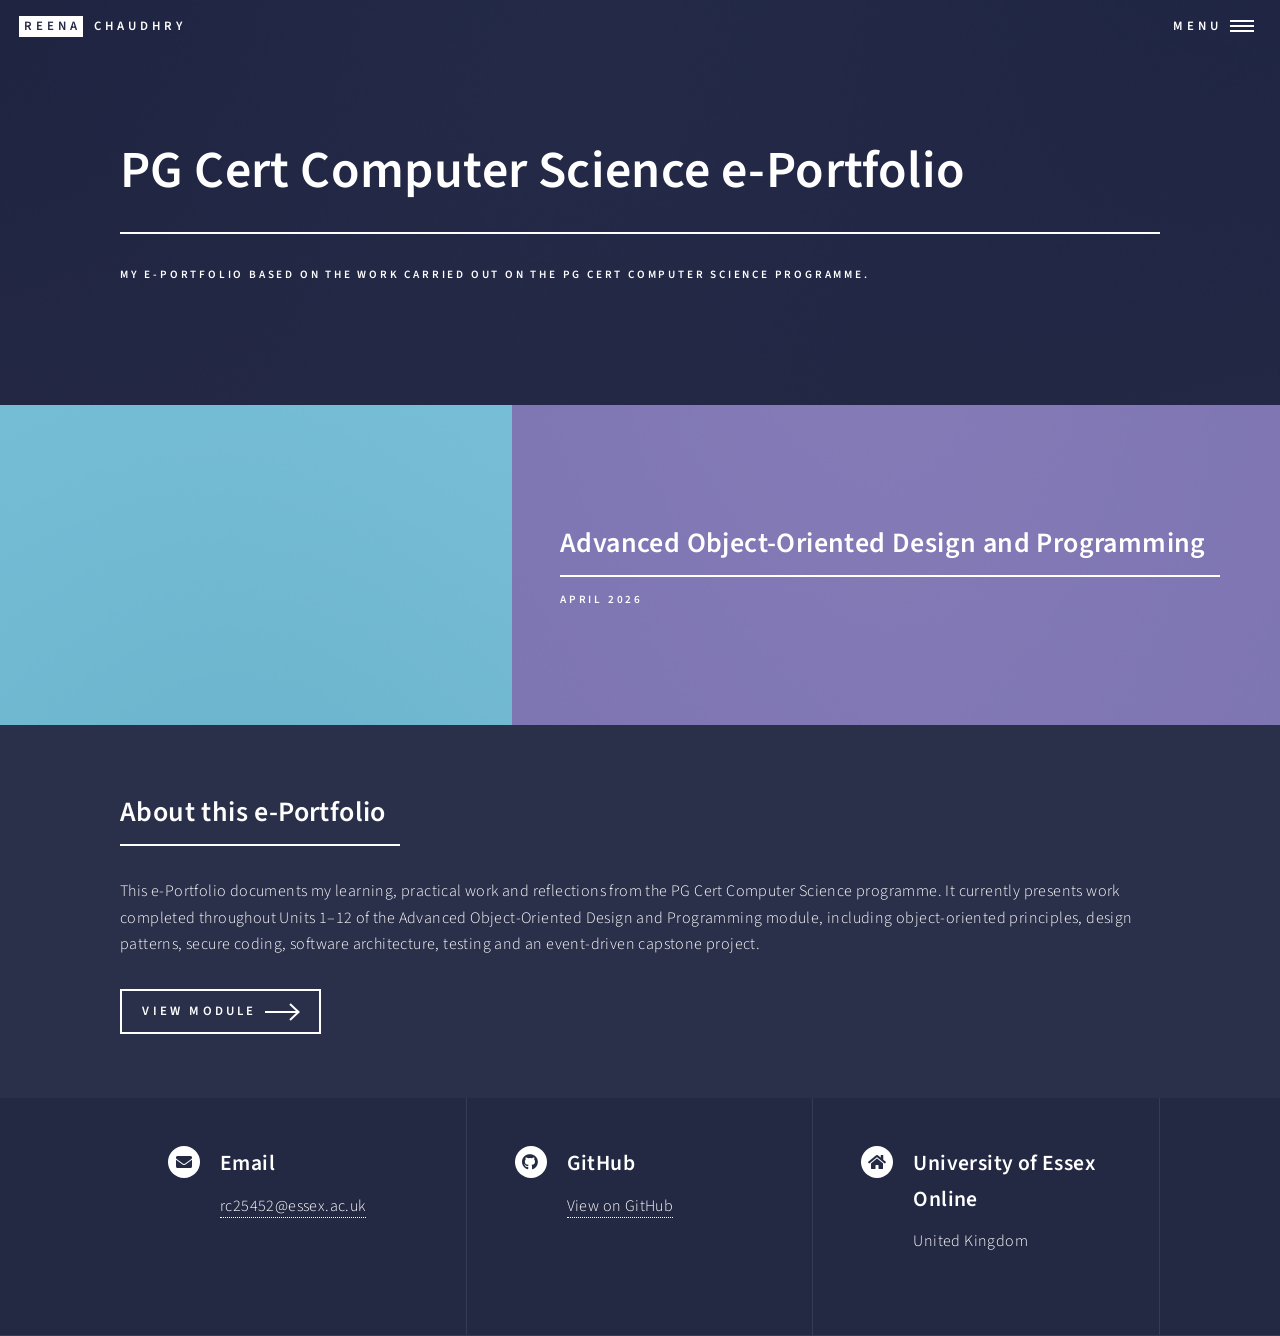
==== commit 6f12aaba: "Refactor contact section layout and improve GitHub link Updated contact section layout to use flexbo" ====
--- a/index.html
+++ b/index.html
@@ -89,36 +89,42 @@
 
 					</div>
 
-				<!-- Contact -->
-					<section id="contact">
-						<div class="inner">
-								<section>
-									<div class="contact-method">
-										<span class="icon solid alt fa-envelope"></span>
-										<h3>Email</h3>
-										<a href="mailto:rc25452@essex.ac.uk">rc25452@essex.ac.uk</a>
-									</div>
-								</section>
-							<section> 
-								<div class="contact-method"> 
-									 <span class="icon brands alt fa-github"></span>
-									<h3>Github</h3>
-										<a href="https://github.com/rc25essex/e-portfolio" target="_blank" class="github-link">
-										View on GitHub</a>
-									
-								</div> 
-							</section>
-								<section>
-									<div class="contact-method">
-										<span class="icon solid alt fa-home"></span>
-										<h3>University of Essex Online</h3>
-										<span>
-										United Kingdom</span>
-									</div>
-								</section>
+<!-- Contact -->
+<section id="contact">
+    <div class="inner" style="display:flex;">
 
+        <section style="flex:1; padding:3em; border-right:solid 1px rgba(212,212,255,0.1);">
+            <div class="contact-method">
+                <span class="icon solid alt fa-envelope"></span>
+                <h3>Email</h3>
+                <a href="mailto:rc25452@essex.ac.uk">
+                    rc25452@essex.ac.uk
+                </a>
+            </div>
+        </section>
 
-			</div> </section>
+        <section style="flex:1; padding:3em; border-right:solid 1px rgba(212,212,255,0.1);">
+            <div class="contact-method">
+                <span class="icon brands alt fa-github"></span>
+                <h3>GitHub</h3>
+                <a href="https://github.com/rc25essex/e-portfolio"
+                   target="_blank"
+                   rel="noopener noreferrer">
+                    View on GitHub
+                </a>
+            </div>
+        </section>
+
+        <section style="flex:1; padding:3em;">
+            <div class="contact-method">
+                <span class="icon solid alt fa-home"></span>
+                <h3>University of Essex Online</h3>
+                <span>United Kingdom</span>
+            </div>
+        </section>
+
+    </div>
+</section>
 
 		<!-- Scripts -->
 			<script src="assets/js/jquery.min.js"></script>
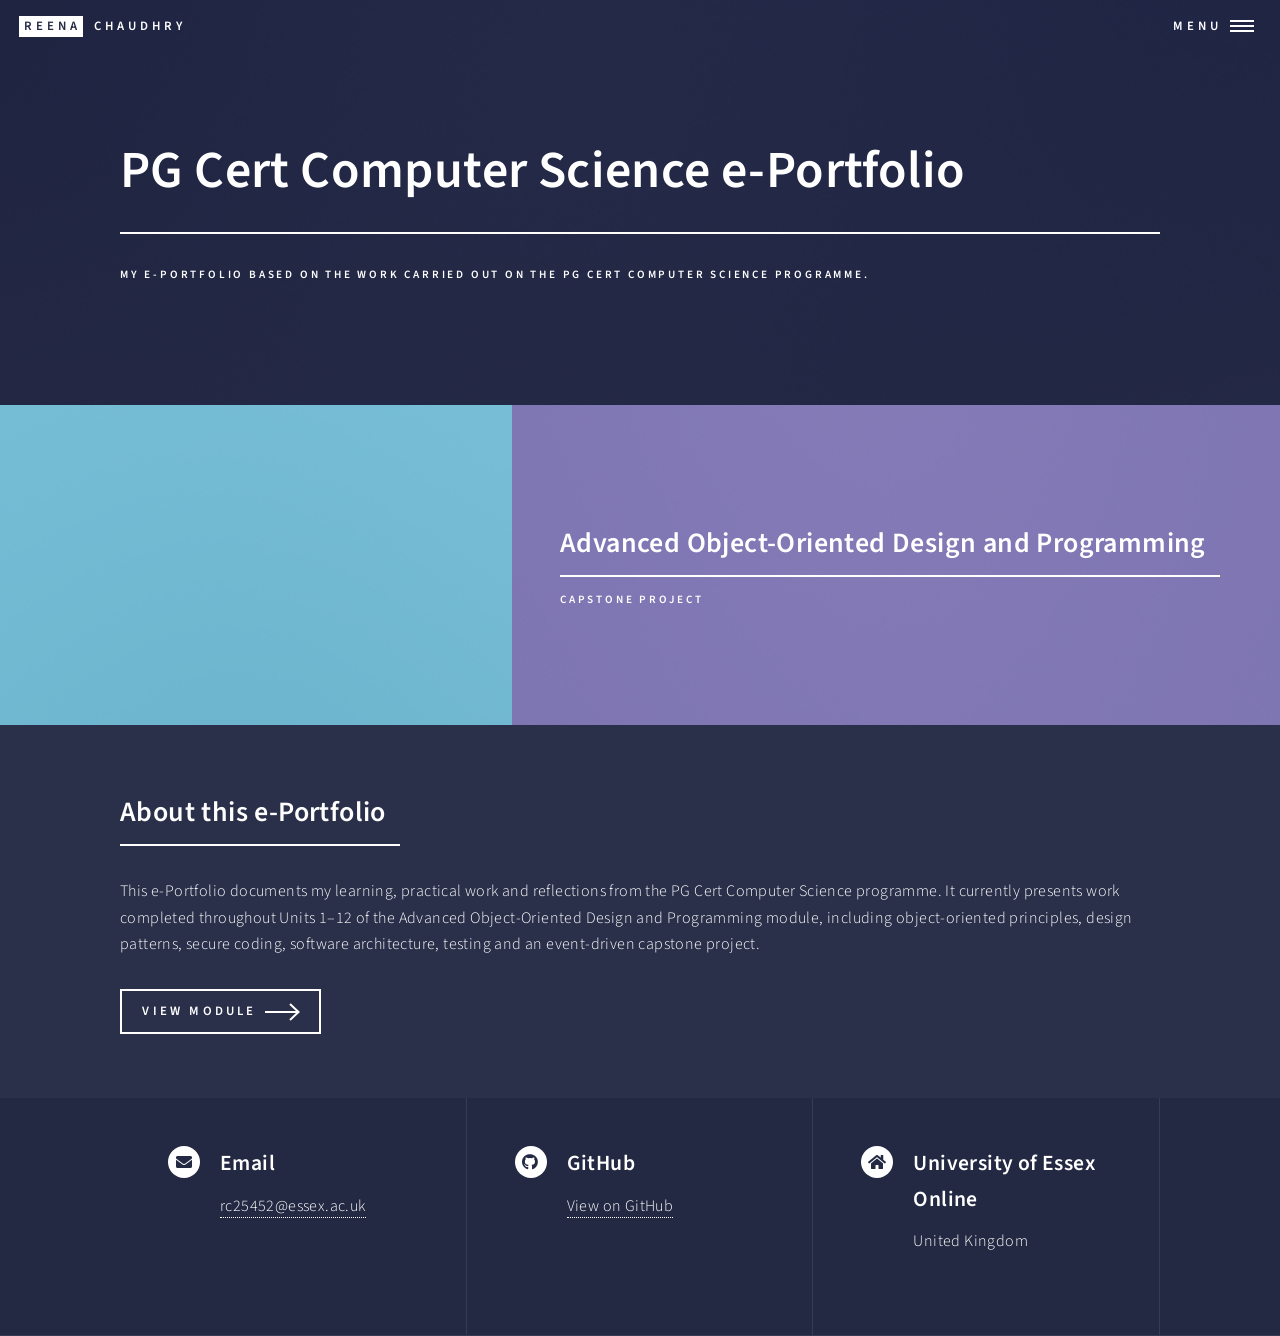
==== commit ba9aebe3: "Refactor index.html for e-portfolio Updated the e-portfolio HTML structure and content." ====
--- a/index.html
+++ b/index.html
@@ -29,7 +29,7 @@
 					<nav id="menu">
 						<ul class="links">
 							<li><a href="index.html">Home</a></li>
-							<li><a href="landing.html">Landing</a></li>
+							<li><a href="landing.html">Module Artefacts</a></li>
 							<li><a href="capstone.html">Capstone</a></li>
 						</ul>
 					</nav>
@@ -64,8 +64,8 @@
 										<img src="images/pic02.jpg" alt="" />
 									</span>
 									<header class="major">
-										<h3><a href="landing.html" class="link">Advanced Object-Oriented Design and Programming</a></h3>
-										<p>April 2026</p>
+										<h3><a href="capstone.html" class="link">Advanced Object-Oriented Design and Programming</a></h3>
+										<p>Capstone Project</p>
 									</header>
 								</article>
 								
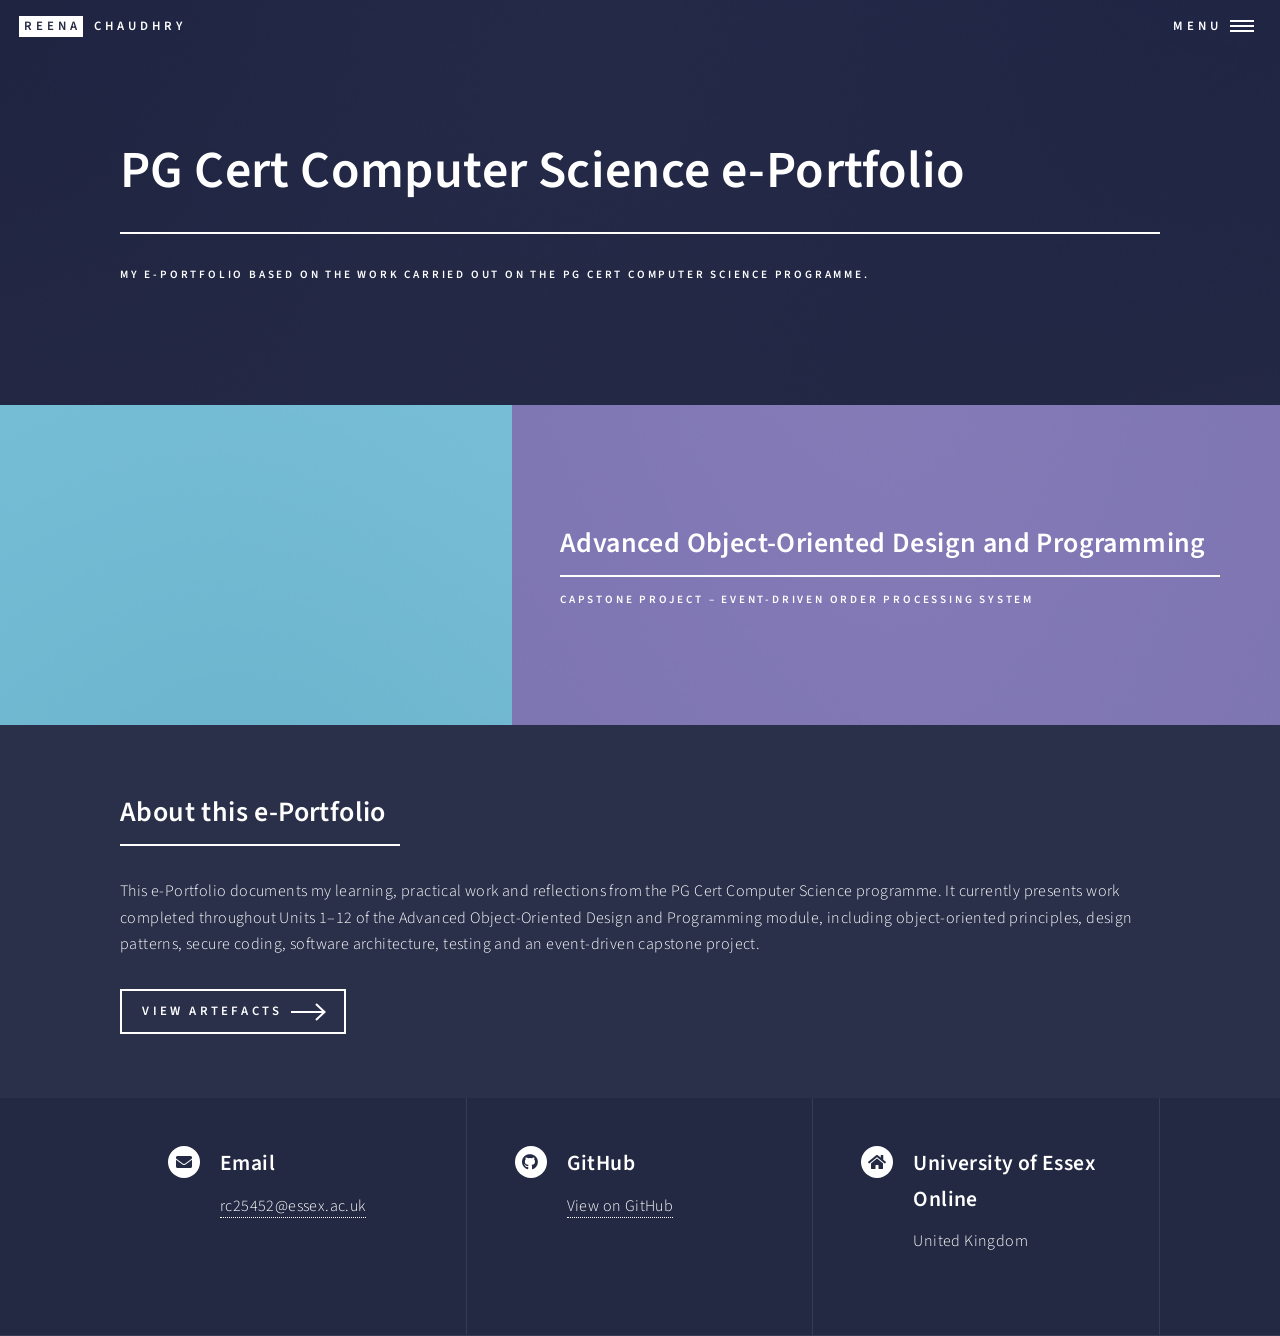
==== commit 1a3b04c3: "Refactor index.html structure and content" ====
--- a/index.html
+++ b/index.html
@@ -65,7 +65,7 @@
 									</span>
 									<header class="major">
 										<h3><a href="capstone.html" class="link">Advanced Object-Oriented Design and Programming</a></h3>
-										<p>Capstone Project</p>
+										<p>Capstone Project – Event-Driven Order Processing System</p>
 									</header>
 								</article>
 								
@@ -82,7 +82,7 @@
 										and Programming module, including object-oriented principles, design patterns, secure coding, software architecture, 
 										testing and an event-driven capstone project.</p>
 									<ul class="actions">
-										<li><a href="landing.html" class="button next">View module</a></li>
+										<li><a href="landing.html" class="button next">View Artefacts</a></li>
 									</ul>
 								</div>
 							</section>
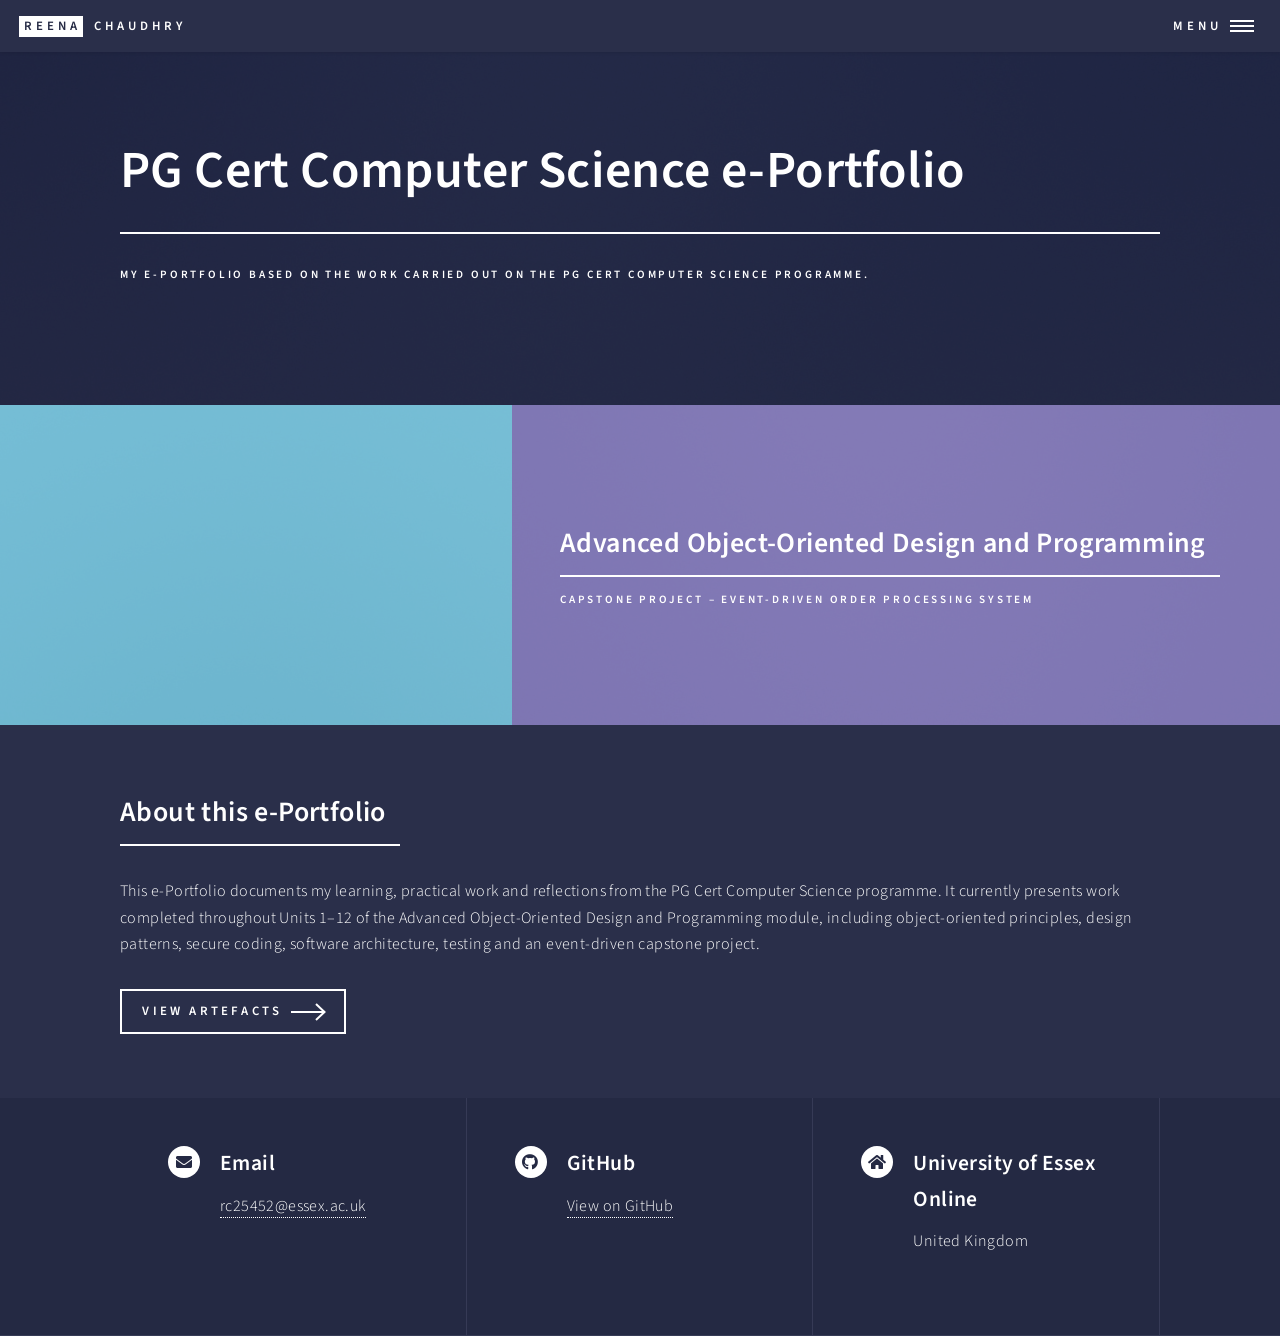
==== commit 56600a34: "Update alt" ====
--- a/index.html
+++ b/index.html
@@ -18,7 +18,7 @@
 			<div id="wrapper">
 
 				<!-- Header -->
-					<header id="header" class="alt">
+					<header id="header">
 						<a href="index.html" class="logo"><strong>Reena</strong> <span>Chaudhry</span></a>
 						<nav>
 							<a href="#menu">Menu</a>
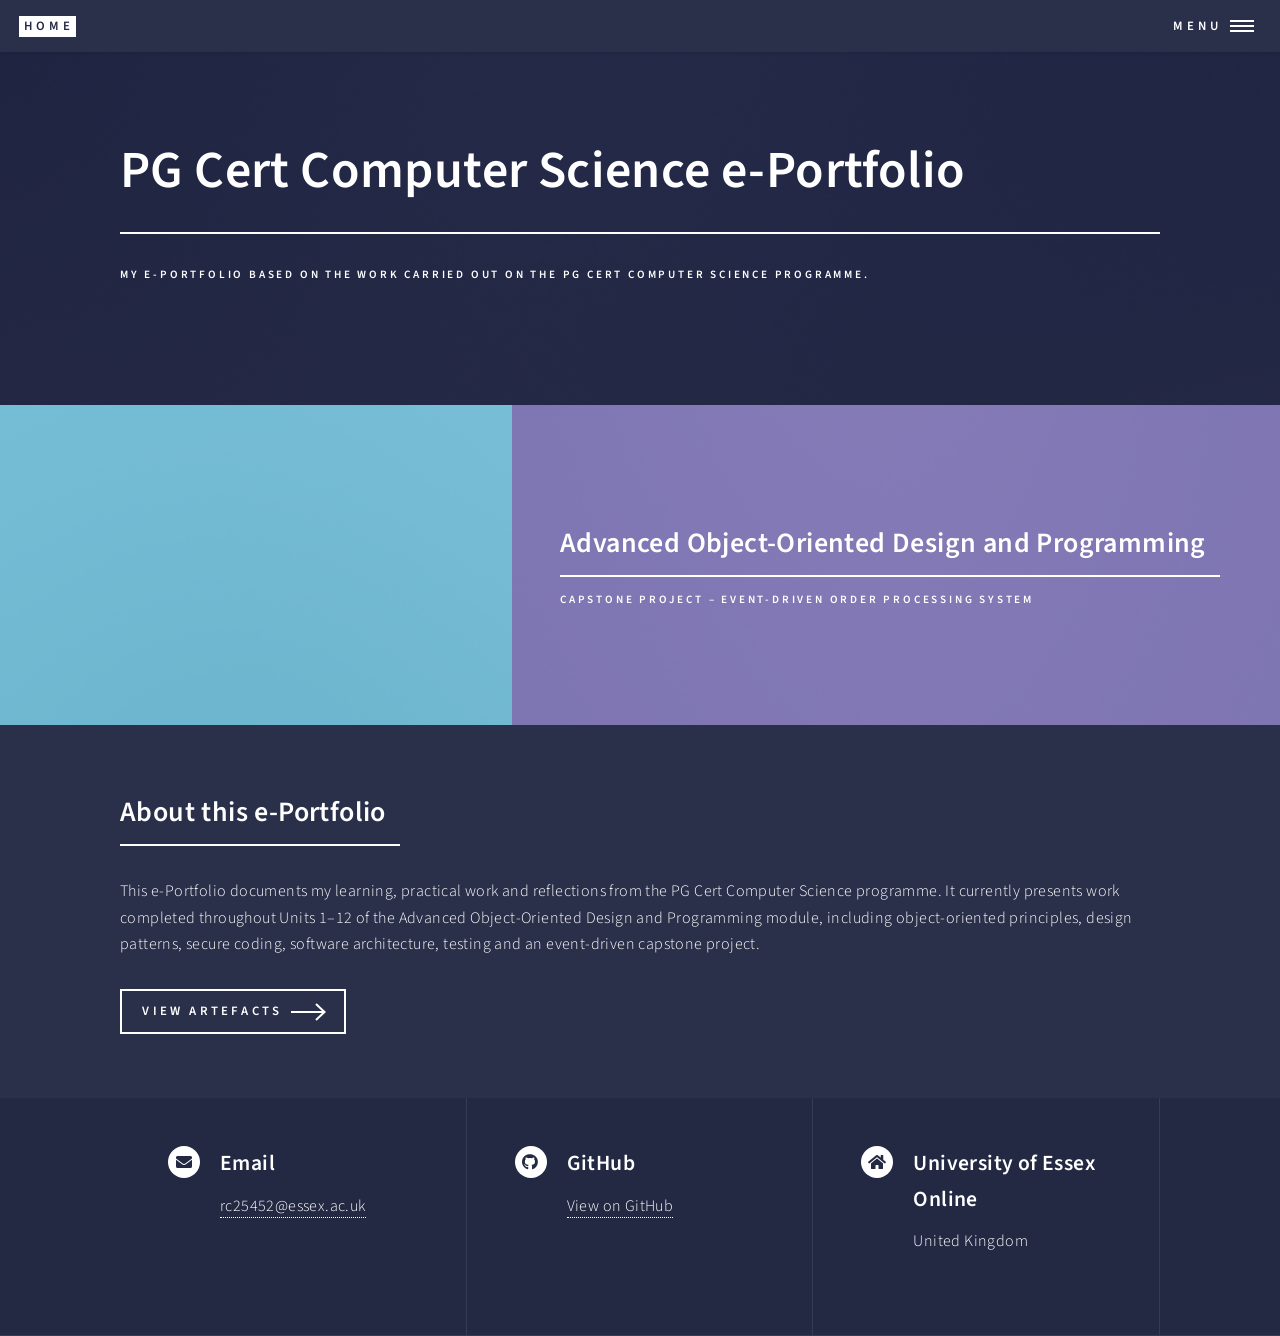
==== commit 2e3c8a54: "Refactor index.html structure and content" ====
--- a/index.html
+++ b/index.html
@@ -19,7 +19,7 @@
 
 				<!-- Header -->
 					<header id="header">
-						<a href="index.html" class="logo"><strong>Reena</strong> <span>Chaudhry</span></a>
+						<a href="index.html" class="logo"><strong>HOME</strong> </a>
 						<nav>
 							<a href="#menu">Menu</a>
 						</nav>
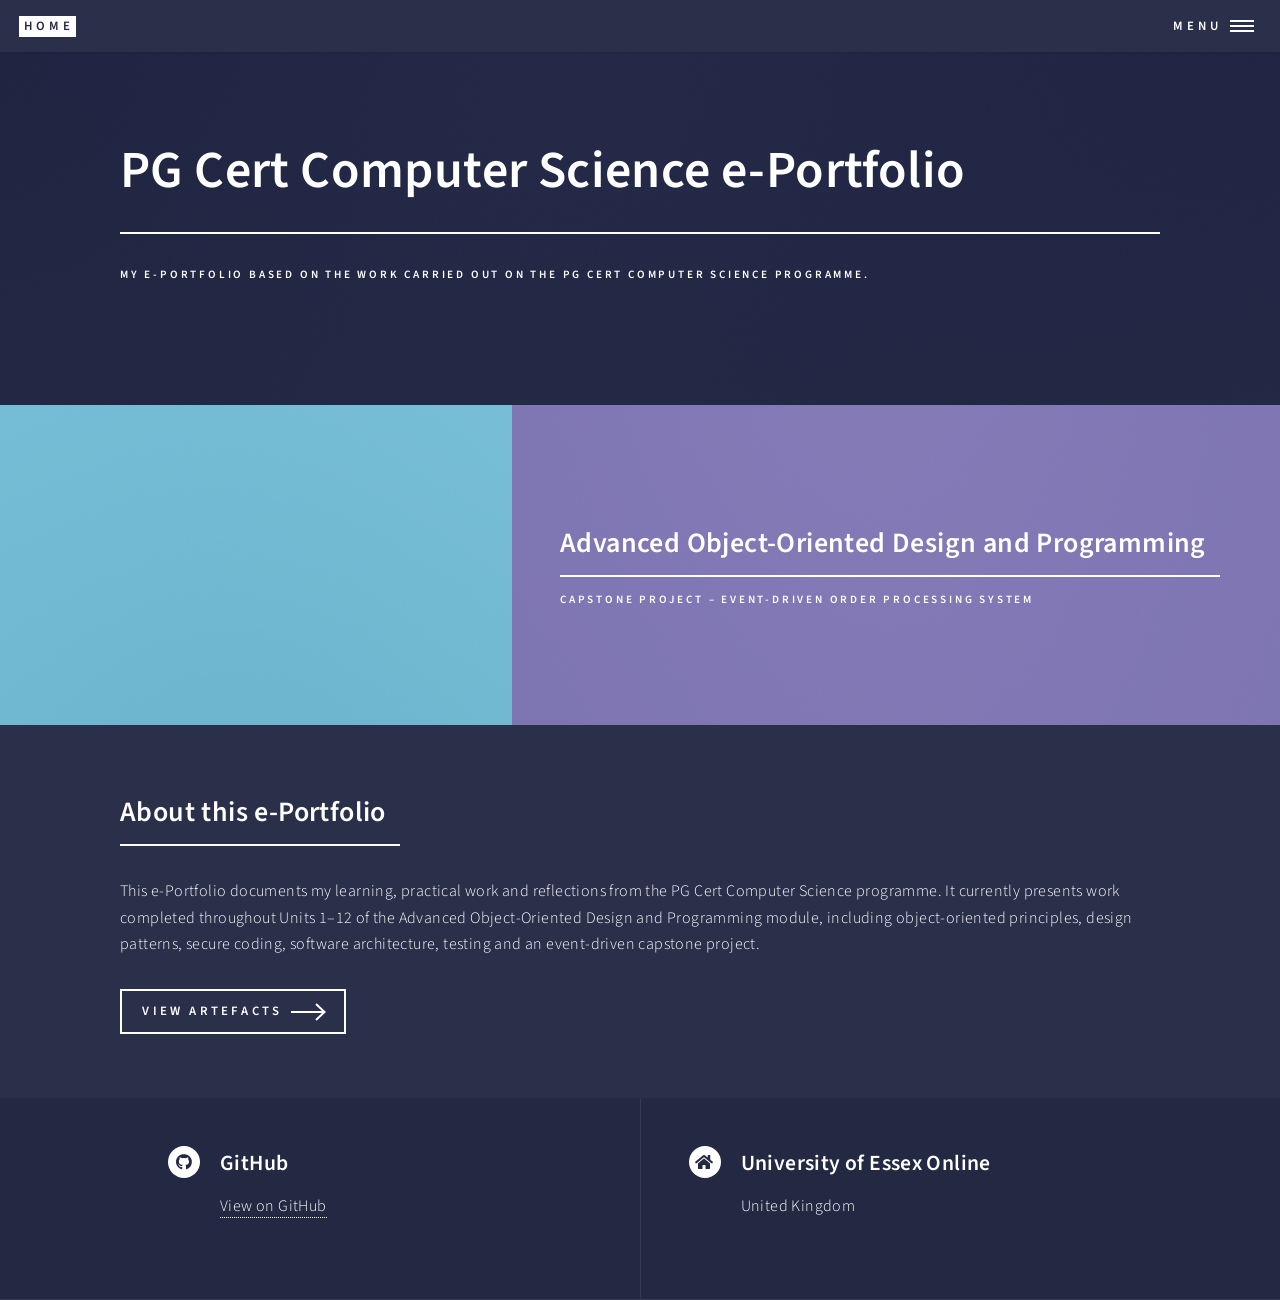
==== commit 7ce0287c: "Refactor index.html" ====
--- a/index.html
+++ b/index.html
@@ -95,16 +95,6 @@
 
         <section style="flex:1; padding:3em; border-right:solid 1px rgba(212,212,255,0.1);">
             <div class="contact-method">
-                <span class="icon solid alt fa-envelope"></span>
-                <h3>Email</h3>
-                <a href="mailto:rc25452@essex.ac.uk">
-                    rc25452@essex.ac.uk
-                </a>
-            </div>
-        </section>
-
-        <section style="flex:1; padding:3em; border-right:solid 1px rgba(212,212,255,0.1);">
-            <div class="contact-method">
                 <span class="icon brands alt fa-github"></span>
                 <h3>GitHub</h3>
                 <a href="https://github.com/rc25essex/e-portfolio"
